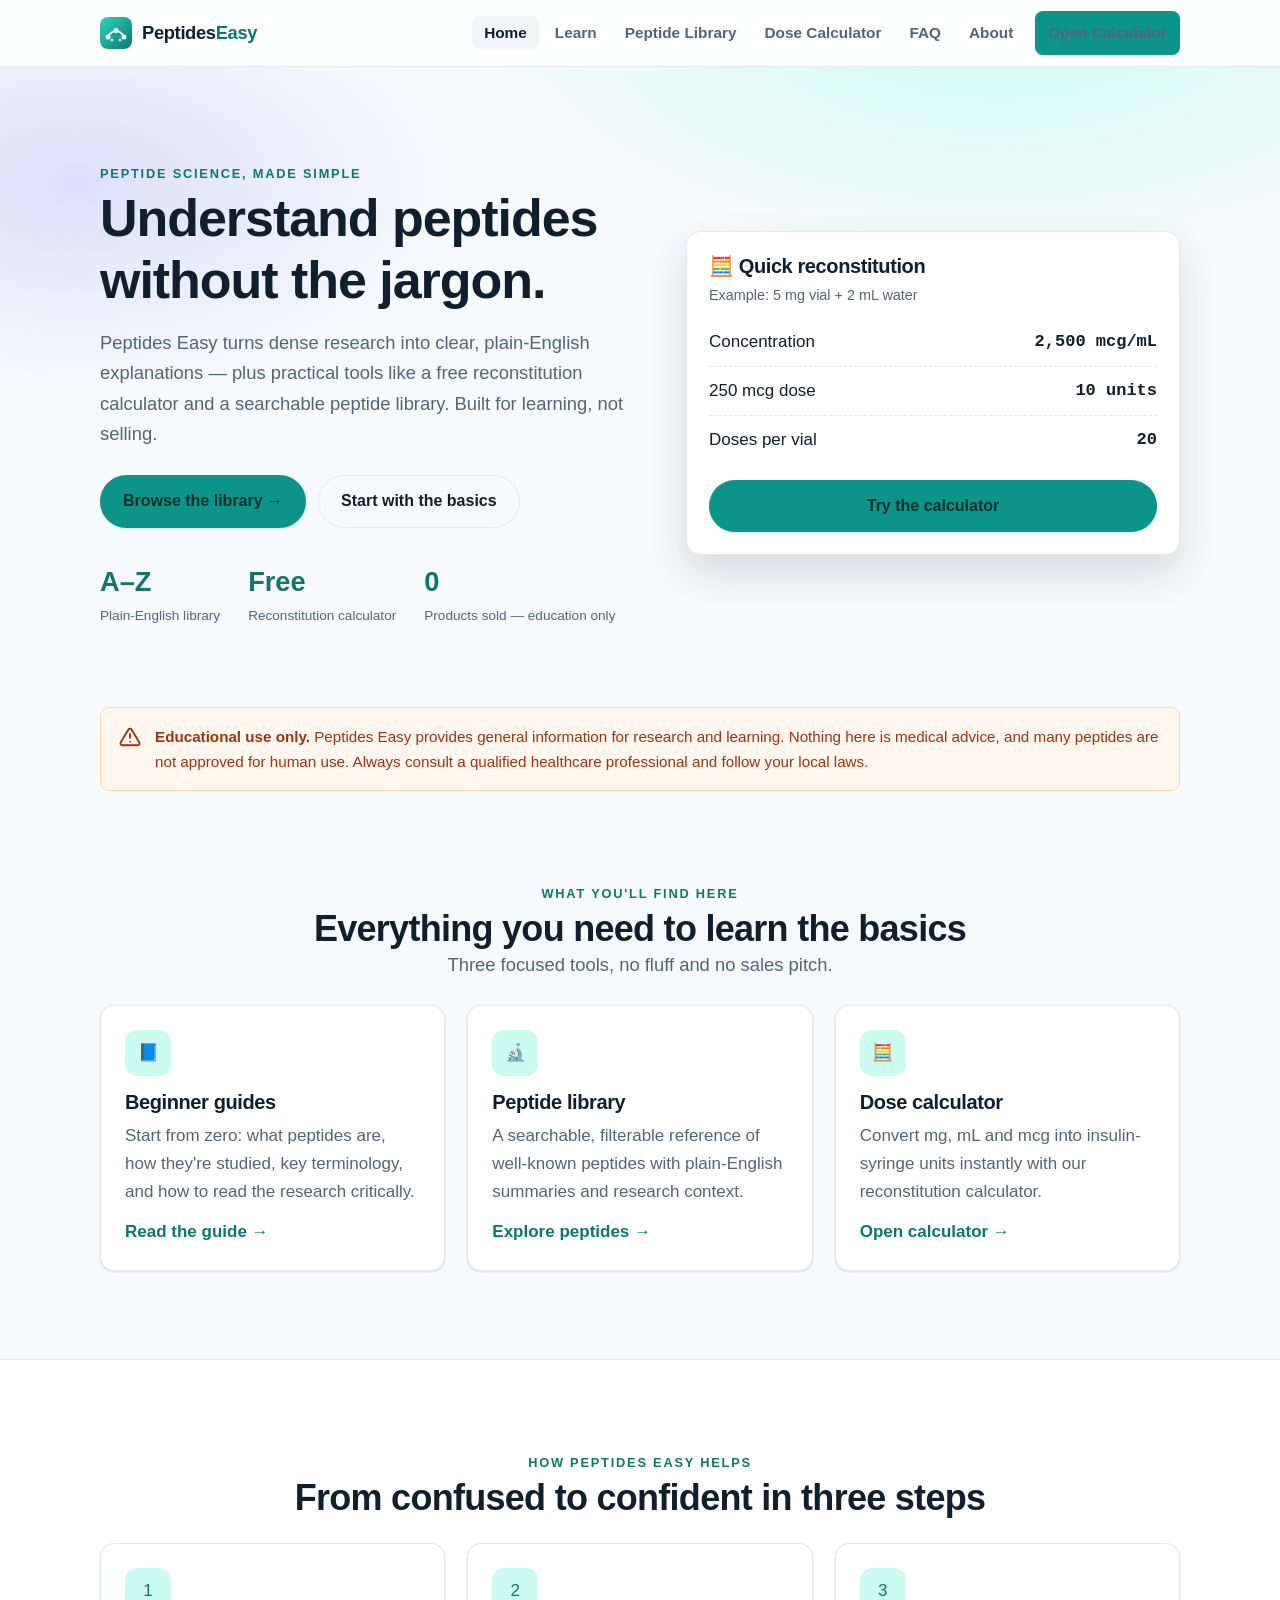
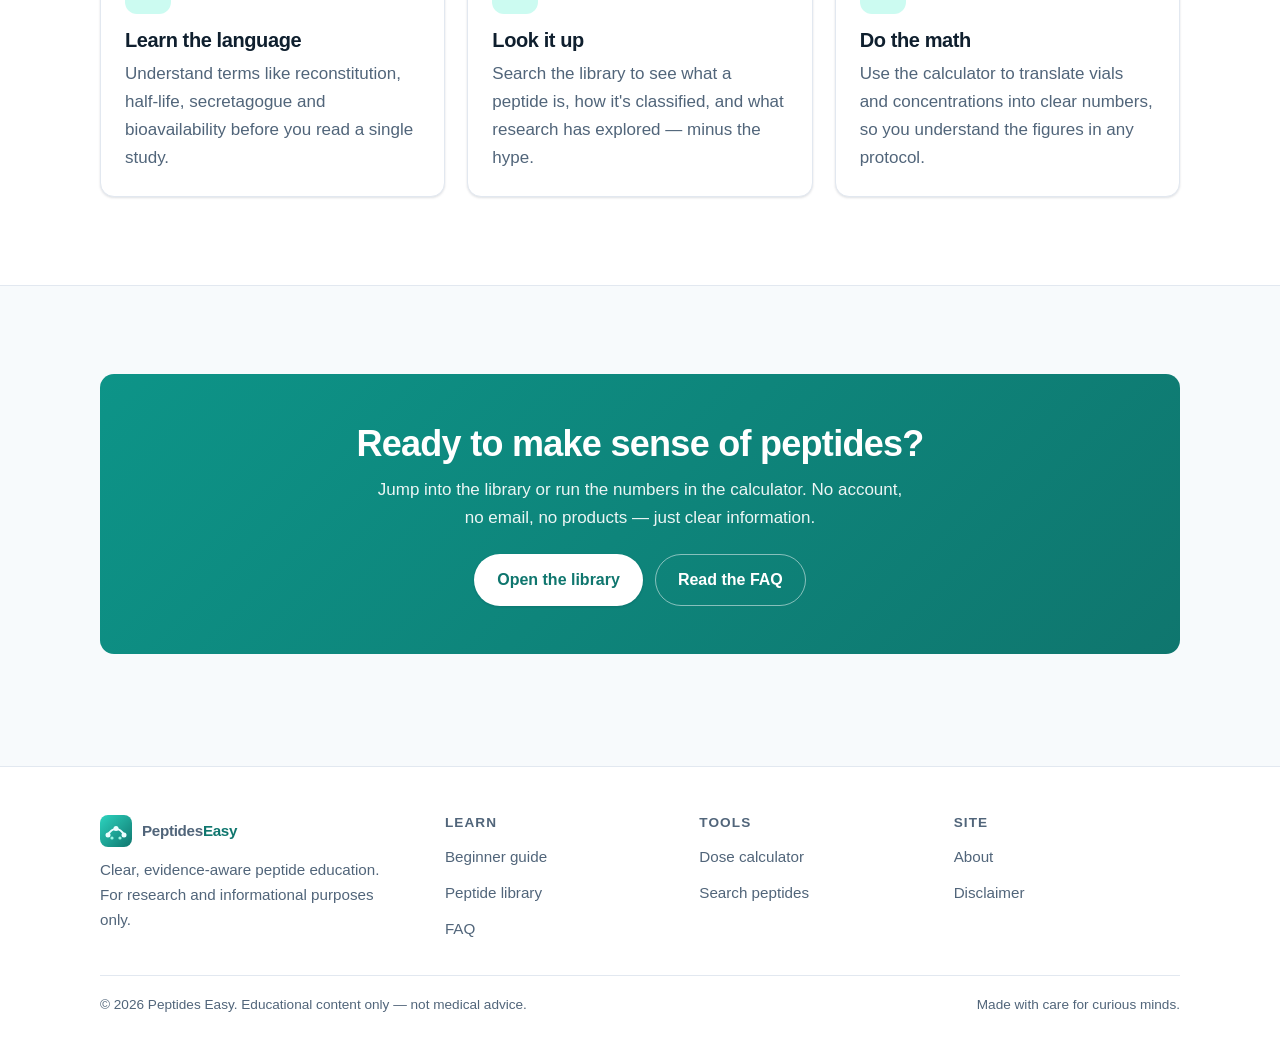
==== index.html @ 1e7f5a15 "Build Peptides Easy: modern educational peptide website New static site (HTML/CSS/vanilla JS, no bui" ====
<!DOCTYPE html>
<html lang="en">
<head>
<meta charset="utf-8">
<meta name="viewport" content="width=device-width, initial-scale=1">
<title>Peptides Easy — Clear, Evidence-Aware Peptide Education</title>
<meta name="description" content="Peptides Easy makes peptide science simple. Explore a plain-English peptide library, a free reconstitution & dosage calculator, beginner guides, and FAQs — all for educational and research purposes.">
<link rel="canonical" href="https://peptides-easy.com/">
<meta name="theme-color" content="#0d9488">

<!-- Open Graph / Twitter -->
<meta property="og:type" content="website">
<meta property="og:site_name" content="Peptides Easy">
<meta property="og:title" content="Peptides Easy — Clear, Evidence-Aware Peptide Education">
<meta property="og:description" content="Plain-English peptide library, a free reconstitution calculator, and beginner-friendly guides. For educational and research purposes.">
<meta property="og:url" content="https://peptides-easy.com/">
<meta property="og:image" content="https://peptides-easy.com/assets/img/logo.svg">
<meta name="twitter:card" content="summary">
<meta name="twitter:title" content="Peptides Easy — Clear, Evidence-Aware Peptide Education">
<meta name="twitter:description" content="Plain-English peptide library, a free reconstitution calculator, and beginner-friendly guides.">

<link rel="icon" href="assets/img/logo.svg" type="image/svg+xml">
<link rel="apple-touch-icon" href="assets/img/logo.svg">
<link rel="manifest" href="site.webmanifest">
<link rel="preload" href="assets/css/styles.css" as="style">
<link rel="stylesheet" href="assets/css/styles.css">

<script type="application/ld+json">
{
  "@context": "https://schema.org",
  "@graph": [
    {
      "@type": "Organization",
      "@id": "https://peptides-easy.com/#org",
      "name": "Peptides Easy",
      "url": "https://peptides-easy.com/",
      "logo": "https://peptides-easy.com/assets/img/logo.svg",
      "description": "Educational resource simplifying peptide science for students, researchers and curious learners."
    },
    {
      "@type": "WebSite",
      "@id": "https://peptides-easy.com/#website",
      "url": "https://peptides-easy.com/",
      "name": "Peptides Easy",
      "publisher": { "@id": "https://peptides-easy.com/#org" },
      "inLanguage": "en"
    }
  ]
}
</script>
<script src="assets/js/site.js" defer></script>
</head>
<body>
<a class="skip-link" href="#main">Skip to content</a>

<!--#HEADER-->
<header class="site-header">
  <div class="container nav">
    <a class="brand" href="index.html">
      <img class="logo" src="assets/img/logo.svg" alt="" width="32" height="32">
      <span>Peptides<b>Easy</b></span>
    </a>
    <button class="nav-toggle" aria-expanded="false" aria-controls="nav-links" aria-label="Toggle menu">
      <svg width="22" height="22" viewBox="0 0 24 24" fill="none" stroke="currentColor" stroke-width="2" stroke-linecap="round"><path d="M3 6h18M3 12h18M3 18h18"/></svg>
    </button>
    <ul class="nav-links" id="nav-links">
      <li><a href="index.html" aria-current="page">Home</a></li>
      <li><a href="learn.html">Learn</a></li>
      <li><a href="library.html">Peptide Library</a></li>
      <li><a href="calculator.html">Dose Calculator</a></li>
      <li><a href="faq.html">FAQ</a></li>
      <li><a href="about.html">About</a></li>
      <li class="nav-cta"><a class="btn btn--primary" href="calculator.html">Open Calculator</a></li>
    </ul>
  </div>
</header>
<!--/#HEADER-->

<main id="main">

  <!-- Hero -->
  <section class="hero">
    <div class="container hero__inner">
      <div>
        <span class="eyebrow">Peptide science, made simple</span>
        <h1>Understand peptides without the jargon.</h1>
        <p class="lead">Peptides Easy turns dense research into clear, plain-English explanations — plus practical tools like a free reconstitution calculator and a searchable peptide library. Built for learning, not selling.</p>
        <div class="hero__cta">
          <a class="btn btn--primary" href="library.html">Browse the library →</a>
          <a class="btn btn--ghost" href="learn.html">Start with the basics</a>
        </div>
        <div class="hero__stats">
          <div><div class="num">A–Z</div><div class="lbl">Plain-English library</div></div>
          <div><div class="num">Free</div><div class="lbl">Reconstitution calculator</div></div>
          <div><div class="num">0</div><div class="lbl">Products sold — education only</div></div>
        </div>
      </div>
      <aside class="hero-card" aria-label="Reconstitution example">
        <h3>🧮 Quick reconstitution</h3>
        <p class="alias" style="color:var(--muted);font-size:.9rem;margin-bottom:10px">Example: 5&nbsp;mg vial + 2&nbsp;mL water</p>
        <div class="mini-row"><span>Concentration</span><span>2,500 mcg/mL</span></div>
        <div class="mini-row"><span>250 mcg dose</span><span>10 units</span></div>
        <div class="mini-row"><span>Doses per vial</span><span>20</span></div>
        <a class="btn btn--primary btn--block" href="calculator.html" style="margin-top:16px">Try the calculator</a>
      </aside>
    </div>
  </section>

  <!-- Disclaimer band -->
  <div class="container" style="margin-top:-12px">
    <div class="callout" role="note">
      <svg width="22" height="22" viewBox="0 0 24 24" fill="none" stroke="currentColor" stroke-width="2"><path d="M12 9v4m0 4h.01M10.3 3.86 1.82 18a2 2 0 0 0 1.71 3h16.94a2 2 0 0 0 1.71-3L13.7 3.86a2 2 0 0 0-3.42 0z" stroke-linecap="round" stroke-linejoin="round"/></svg>
      <span><strong>Educational use only.</strong> Peptides Easy provides general information for research and learning. Nothing here is medical advice, and many peptides are not approved for human use. Always consult a qualified healthcare professional and follow your local laws.</span>
    </div>
  </div>

  <!-- Feature cards -->
  <section class="section">
    <div class="container">
      <div class="center mb-2">
        <span class="eyebrow">What you'll find here</span>
        <h2>Everything you need to learn the basics</h2>
        <p class="lead">Three focused tools, no fluff and no sales pitch.</p>
      </div>
      <div class="grid grid--3">
        <a class="card card--link" href="learn.html">
          <div class="icon" aria-hidden="true">📘</div>
          <h3>Beginner guides</h3>
          <p>Start from zero: what peptides are, how they're studied, key terminology, and how to read the research critically.</p>
          <span class="more">Read the guide →</span>
        </a>
        <a class="card card--link" href="library.html">
          <div class="icon" aria-hidden="true">🔬</div>
          <h3>Peptide library</h3>
          <p>A searchable, filterable reference of well-known peptides with plain-English summaries and research context.</p>
          <span class="more">Explore peptides →</span>
        </a>
        <a class="card card--link" href="calculator.html">
          <div class="icon" aria-hidden="true">🧮</div>
          <h3>Dose calculator</h3>
          <p>Convert mg, mL and mcg into insulin-syringe units instantly with our reconstitution calculator.</p>
          <span class="more">Open calculator →</span>
        </a>
      </div>
    </div>
  </section>

  <!-- How it works -->
  <section class="section band">
    <div class="container">
      <div class="center mb-2">
        <span class="eyebrow">How peptides easy helps</span>
        <h2>From confused to confident in three steps</h2>
      </div>
      <div class="grid grid--3">
        <div class="card">
          <div class="icon" aria-hidden="true">1</div>
          <h3>Learn the language</h3>
          <p>Understand terms like reconstitution, half-life, secretagogue and bioavailability before you read a single study.</p>
        </div>
        <div class="card">
          <div class="icon" aria-hidden="true">2</div>
          <h3>Look it up</h3>
          <p>Search the library to see what a peptide is, how it's classified, and what research has explored — minus the hype.</p>
        </div>
        <div class="card">
          <div class="icon" aria-hidden="true">3</div>
          <h3>Do the math</h3>
          <p>Use the calculator to translate vials and concentrations into clear numbers, so you understand the figures in any protocol.</p>
        </div>
      </div>
    </div>
  </section>

  <!-- CTA -->
  <section class="section">
    <div class="container">
      <div class="cta-band">
        <h2>Ready to make sense of peptides?</h2>
        <p>Jump into the library or run the numbers in the calculator. No account, no email, no products — just clear information.</p>
        <div class="hero__cta" style="justify-content:center">
          <a class="btn btn--primary" href="library.html">Open the library</a>
          <a class="btn btn--ghost" href="faq.html" style="color:#fff;border-color:rgba(255,255,255,.5)">Read the FAQ</a>
        </div>
      </div>
    </div>
  </section>

</main>

<!--#FOOTER-->
<footer class="site-footer">
  <div class="container">
    <div class="footer-grid">
      <div>
        <a class="brand" href="index.html" style="margin-bottom:10px">
          <img class="logo" src="assets/img/logo.svg" alt="" width="32" height="32">
          <span>Peptides<b>Easy</b></span>
        </a>
        <p>Clear, evidence-aware peptide education. For research and informational purposes only.</p>
      </div>
      <div>
        <h4>Learn</h4>
        <ul>
          <li><a href="learn.html">Beginner guide</a></li>
          <li><a href="library.html">Peptide library</a></li>
          <li><a href="faq.html">FAQ</a></li>
        </ul>
      </div>
      <div>
        <h4>Tools</h4>
        <ul>
          <li><a href="calculator.html">Dose calculator</a></li>
          <li><a href="library.html">Search peptides</a></li>
        </ul>
      </div>
      <div>
        <h4>Site</h4>
        <ul>
          <li><a href="about.html">About</a></li>
          <li><a href="about.html#disclaimer">Disclaimer</a></li>
        </ul>
      </div>
    </div>
    <div class="footer-bottom">
      <span>© <span data-year>2026</span> Peptides Easy. Educational content only — not medical advice.</span>
      <span>Made with care for curious minds.</span>
    </div>
  </div>
</footer>
<!--/#FOOTER-->
</body>
</html>
---- assets/css/styles.css ----
/* =========================================================
   Peptides Easy — Design System
   Plain CSS, no build step. Optimised for performance + a11y.
   ========================================================= */

/* ---------- Design tokens ---------- */
:root {
  --bg: #f7fafc;
  --surface: #ffffff;
  --surface-2: #f1f5f9;
  --text: #0f1f2e;
  --muted: #51657a;
  --border: #e2e8f0;

  --primary: #0d9488;       /* teal 600 */
  --primary-dark: #0f766e;  /* teal 700 */
  --primary-soft: #ccfbf1;  /* teal 100 */
  --accent: #6366f1;        /* indigo 500 */
  --warn-bg: #fff7ed;
  --warn-border: #fed7aa;
  --warn-text: #9a3412;

  --radius: 14px;
  --radius-sm: 9px;
  --shadow-sm: 0 1px 2px rgba(15, 31, 46, .06), 0 1px 3px rgba(15, 31, 46, .08);
  --shadow-md: 0 6px 18px rgba(15, 31, 46, .08);
  --shadow-lg: 0 18px 40px rgba(15, 31, 46, .14);

  --maxw: 1120px;
  --font: -apple-system, BlinkMacSystemFont, "Segoe UI", Roboto, Helvetica,
          Arial, "Apple Color Emoji", "Segoe UI Emoji", sans-serif;
  --font-mono: ui-monospace, SFMono-Regular, "SF Mono", Menlo, Consolas, monospace;
}

@media (prefers-color-scheme: dark) {
  :root {
    --bg: #0b1220;
    --surface: #111c2e;
    --surface-2: #16243a;
    --text: #e6eef7;
    --muted: #9fb3c8;
    --border: #233650;
    --primary: #2dd4bf;
    --primary-dark: #14b8a6;
    --primary-soft: #134e4a;
    --warn-bg: #2a1c0f;
    --warn-border: #7c3a13;
    --warn-text: #fcd9b6;
    --shadow-sm: 0 1px 2px rgba(0,0,0,.4);
    --shadow-md: 0 6px 18px rgba(0,0,0,.45);
    --shadow-lg: 0 18px 40px rgba(0,0,0,.55);
  }
}

/* ---------- Reset ---------- */
*, *::before, *::after { box-sizing: border-box; }
* { margin: 0; }
html { scroll-behavior: smooth; -webkit-text-size-adjust: 100%; }
@media (prefers-reduced-motion: reduce) {
  html { scroll-behavior: auto; }
  * { animation: none !important; transition: none !important; }
}

body {
  font-family: var(--font);
  color: var(--text);
  background: var(--bg);
  line-height: 1.65;
  font-size: 17px;
  -webkit-font-smoothing: antialiased;
  text-rendering: optimizeLegibility;
}

img, svg { max-width: 100%; display: block; }
a { color: var(--primary-dark); text-decoration: none; }
a:hover { text-decoration: underline; }

h1, h2, h3, h4 { line-height: 1.2; font-weight: 700; letter-spacing: -.02em; }
h1 { font-size: clamp(2rem, 5vw, 3.25rem); }
h2 { font-size: clamp(1.5rem, 3.5vw, 2.25rem); }
h3 { font-size: 1.25rem; }

:focus-visible {
  outline: 3px solid var(--accent);
  outline-offset: 2px;
  border-radius: 4px;
}

/* ---------- Layout ---------- */
.container { width: 100%; max-width: var(--maxw); margin-inline: auto; padding-inline: 20px; }
.section { padding-block: clamp(48px, 8vw, 88px); }
.section--tight { padding-block: clamp(32px, 5vw, 56px); }
.center { text-align: center; }
.eyebrow {
  text-transform: uppercase; letter-spacing: .14em; font-size: .8rem;
  font-weight: 700; color: var(--primary-dark);
}
.lead { font-size: 1.15rem; color: var(--muted); max-width: 60ch; }
.center .lead { margin-inline: auto; }
.grid { display: grid; gap: 22px; }
.grid--2 { grid-template-columns: repeat(2, 1fr); }
.grid--3 { grid-template-columns: repeat(3, 1fr); }
.grid--4 { grid-template-columns: repeat(4, 1fr); }
@media (max-width: 880px) { .grid--3, .grid--4 { grid-template-columns: repeat(2, 1fr); } }
@media (max-width: 560px) { .grid--2, .grid--3, .grid--4 { grid-template-columns: 1fr; } }

.skip-link {
  position: absolute; left: -999px; top: 0; z-index: 200;
  background: var(--primary-dark); color: #fff; padding: 10px 16px; border-radius: 0 0 8px 0;
}
.skip-link:focus { left: 0; }

/* ---------- Buttons ---------- */
.btn {
  display: inline-flex; align-items: center; gap: .5em;
  font-weight: 600; font-size: 1rem; cursor: pointer;
  padding: 12px 22px; border-radius: 999px; border: 1px solid transparent;
  transition: transform .12s ease, box-shadow .2s ease, background .2s ease;
  text-decoration: none; white-space: nowrap;
}
.btn:hover { text-decoration: none; transform: translateY(-1px); }
.btn:active { transform: translateY(0); }
.btn--primary { background: var(--primary); color: #042f2c; box-shadow: var(--shadow-sm); }
.btn--primary:hover { background: var(--primary-dark); color: #fff; box-shadow: var(--shadow-md); }
.btn--ghost { background: transparent; color: var(--text); border-color: var(--border); }
.btn--ghost:hover { background: var(--surface-2); }
.btn--block { width: 100%; justify-content: center; }

/* ---------- Header / Nav ---------- */
.site-header {
  position: sticky; top: 0; z-index: 100;
  background: color-mix(in srgb, var(--surface) 88%, transparent);
  backdrop-filter: saturate(160%) blur(10px);
  border-bottom: 1px solid var(--border);
}
.nav { display: flex; align-items: center; justify-content: space-between; height: 66px; gap: 16px; }
.brand { display: inline-flex; align-items: center; gap: 10px; font-weight: 800; letter-spacing: -.02em; font-size: 1.15rem; color: var(--text); }
.brand:hover { text-decoration: none; }
.brand .logo { width: 32px; height: 32px; }
.brand b { color: var(--primary-dark); }
.nav-links { display: flex; align-items: center; gap: 4px; list-style: none; padding: 0; }
.nav-links a {
  color: var(--muted); font-weight: 600; font-size: .96rem;
  padding: 8px 12px; border-radius: 8px;
}
.nav-links a:hover, .nav-links a[aria-current="page"] { color: var(--text); background: var(--surface-2); text-decoration: none; }
.nav-cta { margin-left: 6px; }
.nav-toggle {
  display: none; background: transparent; border: 1px solid var(--border);
  border-radius: 9px; width: 42px; height: 42px; cursor: pointer; color: var(--text);
}
.nav-toggle svg { margin-inline: auto; }

@media (max-width: 860px) {
  .nav-toggle { display: inline-flex; align-items: center; }
  .nav-links {
    position: absolute; inset: 66px 0 auto 0; flex-direction: column; align-items: stretch;
    gap: 2px; background: var(--surface); border-bottom: 1px solid var(--border);
    padding: 12px 16px 18px; box-shadow: var(--shadow-md);
    transform: translateY(-8px); opacity: 0; pointer-events: none; transition: .18s ease;
  }
  .nav-links.open { transform: none; opacity: 1; pointer-events: auto; }
  .nav-links a { padding: 12px; font-size: 1.05rem; }
  .nav-cta { margin: 6px 0 0; }
}

/* ---------- Hero ---------- */
.hero {
  position: relative; overflow: hidden;
  background:
    radial-gradient(900px 420px at 78% -8%, var(--primary-soft), transparent 60%),
    radial-gradient(700px 380px at 6% 18%, color-mix(in srgb, var(--accent) 18%, transparent), transparent 55%);
}
.hero__inner { display: grid; grid-template-columns: 1.05fr .95fr; gap: 40px; align-items: center; padding-block: clamp(48px, 8vw, 92px); }
@media (max-width: 900px) { .hero__inner { grid-template-columns: 1fr; } }
.hero h1 { margin-bottom: 16px; }
.hero p.lead { margin-bottom: 26px; }
.hero__cta { display: flex; flex-wrap: wrap; gap: 12px; }
.hero__stats { display: flex; gap: 28px; margin-top: 32px; flex-wrap: wrap; }
.hero__stats .num { font-size: 1.7rem; font-weight: 800; color: var(--primary-dark); }
.hero__stats .lbl { font-size: .85rem; color: var(--muted); }

.hero-card {
  background: var(--surface); border: 1px solid var(--border); border-radius: var(--radius);
  box-shadow: var(--shadow-lg); padding: 22px;
}
.hero-card h3 { display: flex; align-items: center; gap: 8px; margin-bottom: 6px; }
.hero-card .mini-row { display: flex; justify-content: space-between; padding: 10px 0; border-top: 1px dashed var(--border); }
.hero-card .mini-row:first-of-type { border-top: 0; }
.hero-card .mini-row span:last-child { font-weight: 700; font-family: var(--font-mono); }

/* ---------- Cards ---------- */
.card {
  background: var(--surface); border: 1px solid var(--border); border-radius: var(--radius);
  padding: 24px; box-shadow: var(--shadow-sm);
  transition: transform .15s ease, box-shadow .2s ease, border-color .2s ease;
}
.card--link:hover { transform: translateY(-3px); box-shadow: var(--shadow-md); border-color: color-mix(in srgb, var(--primary) 45%, var(--border)); text-decoration: none; }
.card .icon {
  width: 46px; height: 46px; border-radius: 12px; display: grid; place-items: center;
  background: var(--primary-soft); color: var(--primary-dark); margin-bottom: 14px;
}
.card h3 { margin-bottom: 8px; color: var(--text); }
.card p { color: var(--muted); }
.card .more { display: inline-block; margin-top: 12px; font-weight: 600; color: var(--primary-dark); }

/* ---------- Badges / pills ---------- */
.badge {
  display: inline-flex; align-items: center; gap: 6px;
  font-size: .76rem; font-weight: 700; letter-spacing: .02em;
  padding: 4px 10px; border-radius: 999px;
  background: var(--surface-2); color: var(--muted); border: 1px solid var(--border);
}
.badge--cat { background: var(--primary-soft); color: var(--primary-dark); border-color: transparent; }

/* ---------- Disclaimer / callout ---------- */
.callout {
  display: flex; gap: 14px; align-items: flex-start;
  background: var(--warn-bg); border: 1px solid var(--warn-border); color: var(--warn-text);
  border-radius: var(--radius-sm); padding: 16px 18px; font-size: .95rem;
}
.callout svg { flex: 0 0 auto; margin-top: 2px; }
.callout strong { color: inherit; }

/* ---------- Library (peptides) ---------- */
.toolbar { display: flex; flex-wrap: wrap; gap: 12px; align-items: center; margin-bottom: 24px; }
.search {
  flex: 1 1 260px; display: flex; align-items: center; gap: 10px;
  background: var(--surface); border: 1px solid var(--border); border-radius: 999px; padding: 10px 16px;
  box-shadow: var(--shadow-sm);
}
.search input { border: 0; outline: 0; background: transparent; color: var(--text); font-size: 1rem; width: 100%; }
.filters { display: flex; flex-wrap: wrap; gap: 8px; }
.chip {
  font: inherit; font-size: .9rem; font-weight: 600; cursor: pointer;
  padding: 8px 14px; border-radius: 999px; border: 1px solid var(--border);
  background: var(--surface); color: var(--muted); transition: .15s ease;
}
.chip:hover { border-color: var(--primary); color: var(--text); }
.chip[aria-pressed="true"] { background: var(--primary); border-color: var(--primary); color: #042f2c; }

.pep-grid { display: grid; gap: 18px; grid-template-columns: repeat(auto-fill, minmax(260px, 1fr)); }
.pep {
  background: var(--surface); border: 1px solid var(--border); border-radius: var(--radius);
  padding: 20px; box-shadow: var(--shadow-sm); display: flex; flex-direction: column; gap: 10px;
}
.pep__head { display: flex; align-items: center; justify-content: space-between; gap: 8px; }
.pep h3 { font-size: 1.12rem; }
.pep .alias { color: var(--muted); font-size: .85rem; }
.pep p { color: var(--muted); font-size: .95rem; }
.pep__foot { margin-top: auto; display: flex; flex-wrap: wrap; gap: 6px; }
.empty { text-align: center; color: var(--muted); padding: 40px; grid-column: 1 / -1; }

/* ---------- Calculator ---------- */
.calc { display: grid; grid-template-columns: 1fr 1fr; gap: 28px; align-items: start; }
@media (max-width: 820px) { .calc { grid-template-columns: 1fr; } }
.field { margin-bottom: 18px; }
.field label { display: block; font-weight: 600; margin-bottom: 6px; font-size: .95rem; }
.field .hint { font-weight: 400; color: var(--muted); font-size: .85rem; }
.field input, .field select {
  width: 100%; font: inherit; padding: 12px 14px; border-radius: var(--radius-sm);
  border: 1px solid var(--border); background: var(--surface); color: var(--text);
}
.field input:focus, .field select:focus { border-color: var(--primary); outline: none; box-shadow: 0 0 0 3px var(--primary-soft); }
.result {
  background: var(--surface); border: 1px solid var(--border); border-radius: var(--radius);
  padding: 24px; box-shadow: var(--shadow-md); position: sticky; top: 86px;
}
.result__big { text-align: center; padding: 18px; border-radius: var(--radius-sm); background: var(--primary-soft); margin-bottom: 18px; }
.result__big .n { font-size: 2.6rem; font-weight: 800; color: var(--primary-dark); font-family: var(--font-mono); line-height: 1.1; }
.result__big .u { color: var(--primary-dark); font-weight: 600; }
.result__row { display: flex; justify-content: space-between; gap: 10px; padding: 12px 0; border-top: 1px solid var(--border); }
.result__row:first-of-type { border-top: 0; }
.result__row b { font-family: var(--font-mono); }
.syringe { margin: 14px 0 4px; }
.syringe svg { width: 100%; height: auto; }

/* ---------- Prose (articles) ---------- */
.prose { max-width: 72ch; }
.prose > * + * { margin-top: 1.1em; }
.prose h2 { margin-top: 1.6em; }
.prose h3 { margin-top: 1.3em; }
.prose ul, .prose ol { padding-left: 1.3em; }
.prose li + li { margin-top: .35em; }
.prose blockquote {
  border-left: 4px solid var(--primary); padding: 6px 18px; color: var(--muted);
  background: var(--surface-2); border-radius: 0 8px 8px 0;
}
.prose code { font-family: var(--font-mono); background: var(--surface-2); padding: 2px 6px; border-radius: 6px; font-size: .9em; }
.prose table { width: 100%; border-collapse: collapse; font-size: .95rem; }
.prose th, .prose td { text-align: left; padding: 10px 12px; border-bottom: 1px solid var(--border); }
.prose th { background: var(--surface-2); }

.guide-layout { display: grid; grid-template-columns: 240px 1fr; gap: 40px; align-items: start; }
@media (max-width: 820px) { .guide-layout { grid-template-columns: 1fr; } }
.toc--sticky { position: sticky; top: 86px; }
@media (max-width: 820px) { .toc--sticky { position: static; } }

/* table of contents */
.toc { background: var(--surface); border: 1px solid var(--border); border-radius: var(--radius); padding: 18px 22px; box-shadow: var(--shadow-sm); }
.toc strong { display: block; margin-bottom: 8px; font-size: .85rem; text-transform: uppercase; letter-spacing: .08em; color: var(--muted); }
.toc ol { margin: 0; padding-left: 1.2em; }
.toc a { color: var(--muted); }
.toc a:hover { color: var(--primary-dark); }

/* ---------- FAQ ---------- */
.faq { max-width: 760px; margin-inline: auto; }
.faq details {
  background: var(--surface); border: 1px solid var(--border); border-radius: var(--radius-sm);
  padding: 4px 20px; margin-bottom: 12px; box-shadow: var(--shadow-sm);
}
.faq summary { cursor: pointer; font-weight: 600; padding: 14px 0; list-style: none; display: flex; justify-content: space-between; align-items: center; gap: 12px; }
.faq summary::-webkit-details-marker { display: none; }
.faq summary::after { content: "+"; font-size: 1.5rem; color: var(--primary-dark); font-weight: 400; transition: transform .2s ease; }
.faq details[open] summary::after { transform: rotate(45deg); }
.faq details p { color: var(--muted); padding-bottom: 16px; }

/* ---------- Section helpers ---------- */
.band { background: var(--surface); border-block: 1px solid var(--border); }
.cta-band { background: linear-gradient(135deg, var(--primary), var(--primary-dark)); color: #fff; border-radius: var(--radius); padding: clamp(28px, 5vw, 48px); text-align: center; }
.cta-band h2, .cta-band p { color: #fff; }
.cta-band p { opacity: .92; max-width: 56ch; margin: 10px auto 22px; }
.cta-band .btn--primary { background: #fff; color: var(--primary-dark); }
.cta-band .btn--primary:hover { background: #ecfeff; color: var(--primary-dark); }

/* ---------- Footer ---------- */
.site-footer { background: var(--surface); border-top: 1px solid var(--border); padding-block: 48px 28px; margin-top: 24px; }
.footer-grid { display: grid; grid-template-columns: 1.4fr 1fr 1fr 1fr; gap: 28px; }
@media (max-width: 760px) { .footer-grid { grid-template-columns: 1fr 1fr; } }
.footer-grid h4 { font-size: .85rem; text-transform: uppercase; letter-spacing: .08em; color: var(--muted); margin-bottom: 12px; }
.footer-grid ul { list-style: none; padding: 0; display: grid; gap: 8px; }
.footer-grid a { color: var(--muted); font-size: .95rem; }
.footer-grid a:hover { color: var(--primary-dark); }
.footer-grid p { color: var(--muted); font-size: .95rem; max-width: 34ch; }
.footer-bottom { border-top: 1px solid var(--border); margin-top: 32px; padding-top: 18px; display: flex; flex-wrap: wrap; gap: 10px; justify-content: space-between; color: var(--muted); font-size: .85rem; }

/* ---------- Utilities ---------- */
.mt-0 { margin-top: 0; } .mt-1 { margin-top: 12px; } .mt-2 { margin-top: 24px; } .mt-3 { margin-top: 36px; }
.mb-2 { margin-bottom: 24px; }
.hidden { display: none !important; }
.sr-only { position: absolute; width: 1px; height: 1px; padding: 0; margin: -1px; overflow: hidden; clip: rect(0,0,0,0); border: 0; }
---- assets/css/styles.css ----
/* =========================================================
   Peptides Easy — Design System
   Plain CSS, no build step. Optimised for performance + a11y.
   ========================================================= */

/* ---------- Design tokens ---------- */
:root {
  --bg: #f7fafc;
  --surface: #ffffff;
  --surface-2: #f1f5f9;
  --text: #0f1f2e;
  --muted: #51657a;
  --border: #e2e8f0;

  --primary: #0d9488;       /* teal 600 */
  --primary-dark: #0f766e;  /* teal 700 */
  --primary-soft: #ccfbf1;  /* teal 100 */
  --accent: #6366f1;        /* indigo 500 */
  --warn-bg: #fff7ed;
  --warn-border: #fed7aa;
  --warn-text: #9a3412;

  --radius: 14px;
  --radius-sm: 9px;
  --shadow-sm: 0 1px 2px rgba(15, 31, 46, .06), 0 1px 3px rgba(15, 31, 46, .08);
  --shadow-md: 0 6px 18px rgba(15, 31, 46, .08);
  --shadow-lg: 0 18px 40px rgba(15, 31, 46, .14);

  --maxw: 1120px;
  --font: -apple-system, BlinkMacSystemFont, "Segoe UI", Roboto, Helvetica,
          Arial, "Apple Color Emoji", "Segoe UI Emoji", sans-serif;
  --font-mono: ui-monospace, SFMono-Regular, "SF Mono", Menlo, Consolas, monospace;
}

@media (prefers-color-scheme: dark) {
  :root {
    --bg: #0b1220;
    --surface: #111c2e;
    --surface-2: #16243a;
    --text: #e6eef7;
    --muted: #9fb3c8;
    --border: #233650;
    --primary: #2dd4bf;
    --primary-dark: #14b8a6;
    --primary-soft: #134e4a;
    --warn-bg: #2a1c0f;
    --warn-border: #7c3a13;
    --warn-text: #fcd9b6;
    --shadow-sm: 0 1px 2px rgba(0,0,0,.4);
    --shadow-md: 0 6px 18px rgba(0,0,0,.45);
    --shadow-lg: 0 18px 40px rgba(0,0,0,.55);
  }
}

/* ---------- Reset ---------- */
*, *::before, *::after { box-sizing: border-box; }
* { margin: 0; }
html { scroll-behavior: smooth; -webkit-text-size-adjust: 100%; }
@media (prefers-reduced-motion: reduce) {
  html { scroll-behavior: auto; }
  * { animation: none !important; transition: none !important; }
}

body {
  font-family: var(--font);
  color: var(--text);
  background: var(--bg);
  line-height: 1.65;
  font-size: 17px;
  -webkit-font-smoothing: antialiased;
  text-rendering: optimizeLegibility;
}

img, svg { max-width: 100%; display: block; }
a { color: var(--primary-dark); text-decoration: none; }
a:hover { text-decoration: underline; }

h1, h2, h3, h4 { line-height: 1.2; font-weight: 700; letter-spacing: -.02em; }
h1 { font-size: clamp(2rem, 5vw, 3.25rem); }
h2 { font-size: clamp(1.5rem, 3.5vw, 2.25rem); }
h3 { font-size: 1.25rem; }

:focus-visible {
  outline: 3px solid var(--accent);
  outline-offset: 2px;
  border-radius: 4px;
}

/* ---------- Layout ---------- */
.container { width: 100%; max-width: var(--maxw); margin-inline: auto; padding-inline: 20px; }
.section { padding-block: clamp(48px, 8vw, 88px); }
.section--tight { padding-block: clamp(32px, 5vw, 56px); }
.center { text-align: center; }
.eyebrow {
  text-transform: uppercase; letter-spacing: .14em; font-size: .8rem;
  font-weight: 700; color: var(--primary-dark);
}
.lead { font-size: 1.15rem; color: var(--muted); max-width: 60ch; }
.center .lead { margin-inline: auto; }
.grid { display: grid; gap: 22px; }
.grid--2 { grid-template-columns: repeat(2, 1fr); }
.grid--3 { grid-template-columns: repeat(3, 1fr); }
.grid--4 { grid-template-columns: repeat(4, 1fr); }
@media (max-width: 880px) { .grid--3, .grid--4 { grid-template-columns: repeat(2, 1fr); } }
@media (max-width: 560px) { .grid--2, .grid--3, .grid--4 { grid-template-columns: 1fr; } }

.skip-link {
  position: absolute; left: -999px; top: 0; z-index: 200;
  background: var(--primary-dark); color: #fff; padding: 10px 16px; border-radius: 0 0 8px 0;
}
.skip-link:focus { left: 0; }

/* ---------- Buttons ---------- */
.btn {
  display: inline-flex; align-items: center; gap: .5em;
  font-weight: 600; font-size: 1rem; cursor: pointer;
  padding: 12px 22px; border-radius: 999px; border: 1px solid transparent;
  transition: transform .12s ease, box-shadow .2s ease, background .2s ease;
  text-decoration: none; white-space: nowrap;
}
.btn:hover { text-decoration: none; transform: translateY(-1px); }
.btn:active { transform: translateY(0); }
.btn--primary { background: var(--primary); color: #042f2c; box-shadow: var(--shadow-sm); }
.btn--primary:hover { background: var(--primary-dark); color: #fff; box-shadow: var(--shadow-md); }
.btn--ghost { background: transparent; color: var(--text); border-color: var(--border); }
.btn--ghost:hover { background: var(--surface-2); }
.btn--block { width: 100%; justify-content: center; }

/* ---------- Header / Nav ---------- */
.site-header {
  position: sticky; top: 0; z-index: 100;
  background: color-mix(in srgb, var(--surface) 88%, transparent);
  backdrop-filter: saturate(160%) blur(10px);
  border-bottom: 1px solid var(--border);
}
.nav { display: flex; align-items: center; justify-content: space-between; height: 66px; gap: 16px; }
.brand { display: inline-flex; align-items: center; gap: 10px; font-weight: 800; letter-spacing: -.02em; font-size: 1.15rem; color: var(--text); }
.brand:hover { text-decoration: none; }
.brand .logo { width: 32px; height: 32px; }
.brand b { color: var(--primary-dark); }
.nav-links { display: flex; align-items: center; gap: 4px; list-style: none; padding: 0; }
.nav-links a {
  color: var(--muted); font-weight: 600; font-size: .96rem;
  padding: 8px 12px; border-radius: 8px;
}
.nav-links a:hover, .nav-links a[aria-current="page"] { color: var(--text); background: var(--surface-2); text-decoration: none; }
.nav-cta { margin-left: 6px; }
.nav-toggle {
  display: none; background: transparent; border: 1px solid var(--border);
  border-radius: 9px; width: 42px; height: 42px; cursor: pointer; color: var(--text);
}
.nav-toggle svg { margin-inline: auto; }

@media (max-width: 860px) {
  .nav-toggle { display: inline-flex; align-items: center; }
  .nav-links {
    position: absolute; inset: 66px 0 auto 0; flex-direction: column; align-items: stretch;
    gap: 2px; background: var(--surface); border-bottom: 1px solid var(--border);
    padding: 12px 16px 18px; box-shadow: var(--shadow-md);
    transform: translateY(-8px); opacity: 0; pointer-events: none; transition: .18s ease;
  }
  .nav-links.open { transform: none; opacity: 1; pointer-events: auto; }
  .nav-links a { padding: 12px; font-size: 1.05rem; }
  .nav-cta { margin: 6px 0 0; }
}

/* ---------- Hero ---------- */
.hero {
  position: relative; overflow: hidden;
  background:
    radial-gradient(900px 420px at 78% -8%, var(--primary-soft), transparent 60%),
    radial-gradient(700px 380px at 6% 18%, color-mix(in srgb, var(--accent) 18%, transparent), transparent 55%);
}
.hero__inner { display: grid; grid-template-columns: 1.05fr .95fr; gap: 40px; align-items: center; padding-block: clamp(48px, 8vw, 92px); }
@media (max-width: 900px) { .hero__inner { grid-template-columns: 1fr; } }
.hero h1 { margin-bottom: 16px; }
.hero p.lead { margin-bottom: 26px; }
.hero__cta { display: flex; flex-wrap: wrap; gap: 12px; }
.hero__stats { display: flex; gap: 28px; margin-top: 32px; flex-wrap: wrap; }
.hero__stats .num { font-size: 1.7rem; font-weight: 800; color: var(--primary-dark); }
.hero__stats .lbl { font-size: .85rem; color: var(--muted); }

.hero-card {
  background: var(--surface); border: 1px solid var(--border); border-radius: var(--radius);
  box-shadow: var(--shadow-lg); padding: 22px;
}
.hero-card h3 { display: flex; align-items: center; gap: 8px; margin-bottom: 6px; }
.hero-card .mini-row { display: flex; justify-content: space-between; padding: 10px 0; border-top: 1px dashed var(--border); }
.hero-card .mini-row:first-of-type { border-top: 0; }
.hero-card .mini-row span:last-child { font-weight: 700; font-family: var(--font-mono); }

/* ---------- Cards ---------- */
.card {
  background: var(--surface); border: 1px solid var(--border); border-radius: var(--radius);
  padding: 24px; box-shadow: var(--shadow-sm);
  transition: transform .15s ease, box-shadow .2s ease, border-color .2s ease;
}
.card--link:hover { transform: translateY(-3px); box-shadow: var(--shadow-md); border-color: color-mix(in srgb, var(--primary) 45%, var(--border)); text-decoration: none; }
.card .icon {
  width: 46px; height: 46px; border-radius: 12px; display: grid; place-items: center;
  background: var(--primary-soft); color: var(--primary-dark); margin-bottom: 14px;
}
.card h3 { margin-bottom: 8px; color: var(--text); }
.card p { color: var(--muted); }
.card .more { display: inline-block; margin-top: 12px; font-weight: 600; color: var(--primary-dark); }

/* ---------- Badges / pills ---------- */
.badge {
  display: inline-flex; align-items: center; gap: 6px;
  font-size: .76rem; font-weight: 700; letter-spacing: .02em;
  padding: 4px 10px; border-radius: 999px;
  background: var(--surface-2); color: var(--muted); border: 1px solid var(--border);
}
.badge--cat { background: var(--primary-soft); color: var(--primary-dark); border-color: transparent; }

/* ---------- Disclaimer / callout ---------- */
.callout {
  display: flex; gap: 14px; align-items: flex-start;
  background: var(--warn-bg); border: 1px solid var(--warn-border); color: var(--warn-text);
  border-radius: var(--radius-sm); padding: 16px 18px; font-size: .95rem;
}
.callout svg { flex: 0 0 auto; margin-top: 2px; }
.callout strong { color: inherit; }

/* ---------- Library (peptides) ---------- */
.toolbar { display: flex; flex-wrap: wrap; gap: 12px; align-items: center; margin-bottom: 24px; }
.search {
  flex: 1 1 260px; display: flex; align-items: center; gap: 10px;
  background: var(--surface); border: 1px solid var(--border); border-radius: 999px; padding: 10px 16px;
  box-shadow: var(--shadow-sm);
}
.search input { border: 0; outline: 0; background: transparent; color: var(--text); font-size: 1rem; width: 100%; }
.filters { display: flex; flex-wrap: wrap; gap: 8px; }
.chip {
  font: inherit; font-size: .9rem; font-weight: 600; cursor: pointer;
  padding: 8px 14px; border-radius: 999px; border: 1px solid var(--border);
  background: var(--surface); color: var(--muted); transition: .15s ease;
}
.chip:hover { border-color: var(--primary); color: var(--text); }
.chip[aria-pressed="true"] { background: var(--primary); border-color: var(--primary); color: #042f2c; }

.pep-grid { display: grid; gap: 18px; grid-template-columns: repeat(auto-fill, minmax(260px, 1fr)); }
.pep {
  background: var(--surface); border: 1px solid var(--border); border-radius: var(--radius);
  padding: 20px; box-shadow: var(--shadow-sm); display: flex; flex-direction: column; gap: 10px;
}
.pep__head { display: flex; align-items: center; justify-content: space-between; gap: 8px; }
.pep h3 { font-size: 1.12rem; }
.pep .alias { color: var(--muted); font-size: .85rem; }
.pep p { color: var(--muted); font-size: .95rem; }
.pep__foot { margin-top: auto; display: flex; flex-wrap: wrap; gap: 6px; }
.empty { text-align: center; color: var(--muted); padding: 40px; grid-column: 1 / -1; }

/* ---------- Calculator ---------- */
.calc { display: grid; grid-template-columns: 1fr 1fr; gap: 28px; align-items: start; }
@media (max-width: 820px) { .calc { grid-template-columns: 1fr; } }
.field { margin-bottom: 18px; }
.field label { display: block; font-weight: 600; margin-bottom: 6px; font-size: .95rem; }
.field .hint { font-weight: 400; color: var(--muted); font-size: .85rem; }
.field input, .field select {
  width: 100%; font: inherit; padding: 12px 14px; border-radius: var(--radius-sm);
  border: 1px solid var(--border); background: var(--surface); color: var(--text);
}
.field input:focus, .field select:focus { border-color: var(--primary); outline: none; box-shadow: 0 0 0 3px var(--primary-soft); }
.result {
  background: var(--surface); border: 1px solid var(--border); border-radius: var(--radius);
  padding: 24px; box-shadow: var(--shadow-md); position: sticky; top: 86px;
}
.result__big { text-align: center; padding: 18px; border-radius: var(--radius-sm); background: var(--primary-soft); margin-bottom: 18px; }
.result__big .n { font-size: 2.6rem; font-weight: 800; color: var(--primary-dark); font-family: var(--font-mono); line-height: 1.1; }
.result__big .u { color: var(--primary-dark); font-weight: 600; }
.result__row { display: flex; justify-content: space-between; gap: 10px; padding: 12px 0; border-top: 1px solid var(--border); }
.result__row:first-of-type { border-top: 0; }
.result__row b { font-family: var(--font-mono); }
.syringe { margin: 14px 0 4px; }
.syringe svg { width: 100%; height: auto; }

/* ---------- Prose (articles) ---------- */
.prose { max-width: 72ch; }
.prose > * + * { margin-top: 1.1em; }
.prose h2 { margin-top: 1.6em; }
.prose h3 { margin-top: 1.3em; }
.prose ul, .prose ol { padding-left: 1.3em; }
.prose li + li { margin-top: .35em; }
.prose blockquote {
  border-left: 4px solid var(--primary); padding: 6px 18px; color: var(--muted);
  background: var(--surface-2); border-radius: 0 8px 8px 0;
}
.prose code { font-family: var(--font-mono); background: var(--surface-2); padding: 2px 6px; border-radius: 6px; font-size: .9em; }
.prose table { width: 100%; border-collapse: collapse; font-size: .95rem; }
.prose th, .prose td { text-align: left; padding: 10px 12px; border-bottom: 1px solid var(--border); }
.prose th { background: var(--surface-2); }

.guide-layout { display: grid; grid-template-columns: 240px 1fr; gap: 40px; align-items: start; }
@media (max-width: 820px) { .guide-layout { grid-template-columns: 1fr; } }
.toc--sticky { position: sticky; top: 86px; }
@media (max-width: 820px) { .toc--sticky { position: static; } }

/* table of contents */
.toc { background: var(--surface); border: 1px solid var(--border); border-radius: var(--radius); padding: 18px 22px; box-shadow: var(--shadow-sm); }
.toc strong { display: block; margin-bottom: 8px; font-size: .85rem; text-transform: uppercase; letter-spacing: .08em; color: var(--muted); }
.toc ol { margin: 0; padding-left: 1.2em; }
.toc a { color: var(--muted); }
.toc a:hover { color: var(--primary-dark); }

/* ---------- FAQ ---------- */
.faq { max-width: 760px; margin-inline: auto; }
.faq details {
  background: var(--surface); border: 1px solid var(--border); border-radius: var(--radius-sm);
  padding: 4px 20px; margin-bottom: 12px; box-shadow: var(--shadow-sm);
}
.faq summary { cursor: pointer; font-weight: 600; padding: 14px 0; list-style: none; display: flex; justify-content: space-between; align-items: center; gap: 12px; }
.faq summary::-webkit-details-marker { display: none; }
.faq summary::after { content: "+"; font-size: 1.5rem; color: var(--primary-dark); font-weight: 400; transition: transform .2s ease; }
.faq details[open] summary::after { transform: rotate(45deg); }
.faq details p { color: var(--muted); padding-bottom: 16px; }

/* ---------- Section helpers ---------- */
.band { background: var(--surface); border-block: 1px solid var(--border); }
.cta-band { background: linear-gradient(135deg, var(--primary), var(--primary-dark)); color: #fff; border-radius: var(--radius); padding: clamp(28px, 5vw, 48px); text-align: center; }
.cta-band h2, .cta-band p { color: #fff; }
.cta-band p { opacity: .92; max-width: 56ch; margin: 10px auto 22px; }
.cta-band .btn--primary { background: #fff; color: var(--primary-dark); }
.cta-band .btn--primary:hover { background: #ecfeff; color: var(--primary-dark); }

/* ---------- Footer ---------- */
.site-footer { background: var(--surface); border-top: 1px solid var(--border); padding-block: 48px 28px; margin-top: 24px; }
.footer-grid { display: grid; grid-template-columns: 1.4fr 1fr 1fr 1fr; gap: 28px; }
@media (max-width: 760px) { .footer-grid { grid-template-columns: 1fr 1fr; } }
.footer-grid h4 { font-size: .85rem; text-transform: uppercase; letter-spacing: .08em; color: var(--muted); margin-bottom: 12px; }
.footer-grid ul { list-style: none; padding: 0; display: grid; gap: 8px; }
.footer-grid a { color: var(--muted); font-size: .95rem; }
.footer-grid a:hover { color: var(--primary-dark); }
.footer-grid p { color: var(--muted); font-size: .95rem; max-width: 34ch; }
.footer-bottom { border-top: 1px solid var(--border); margin-top: 32px; padding-top: 18px; display: flex; flex-wrap: wrap; gap: 10px; justify-content: space-between; color: var(--muted); font-size: .85rem; }

/* ---------- Utilities ---------- */
.mt-0 { margin-top: 0; } .mt-1 { margin-top: 12px; } .mt-2 { margin-top: 24px; } .mt-3 { margin-top: 36px; }
.mb-2 { margin-bottom: 24px; }
.hidden { display: none !important; }
.sr-only { position: absolute; width: 1px; height: 1px; padding: 0; margin: -1px; overflow: hidden; clip: rect(0,0,0,0); border: 0; }
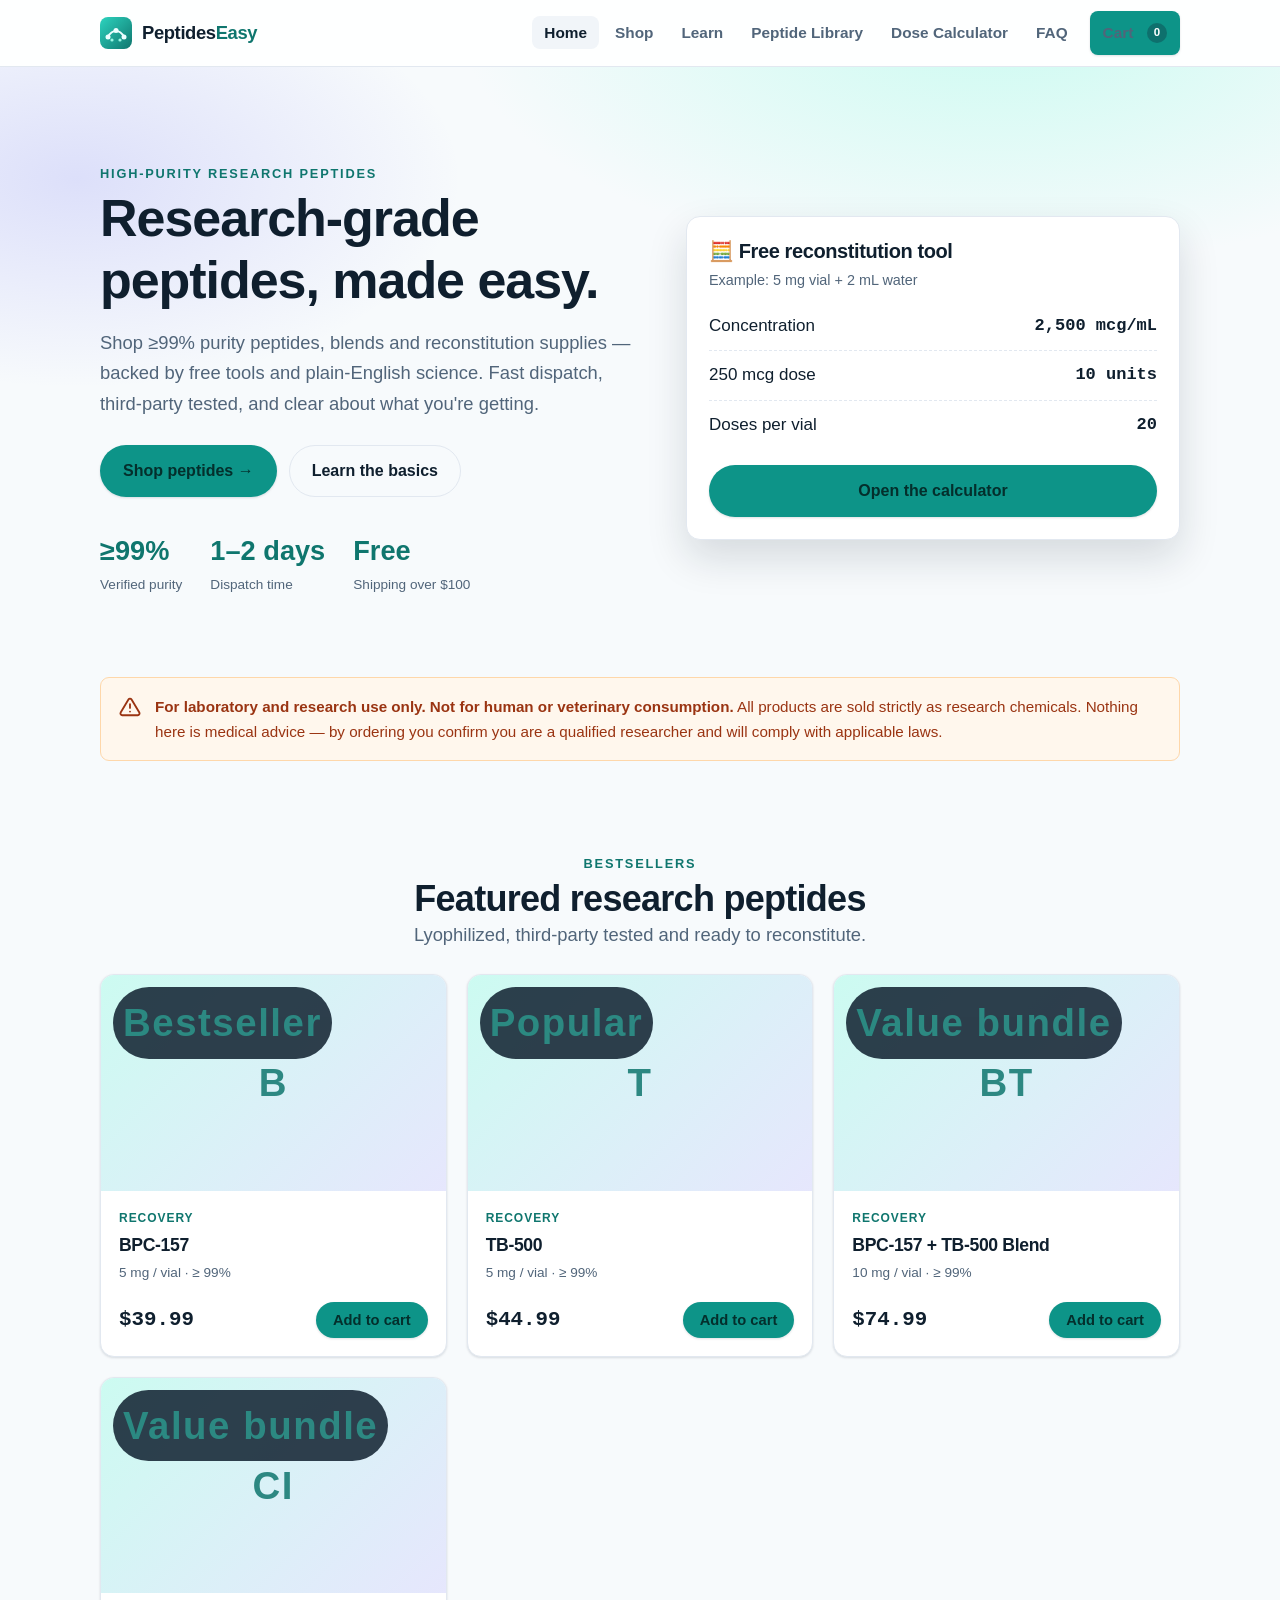
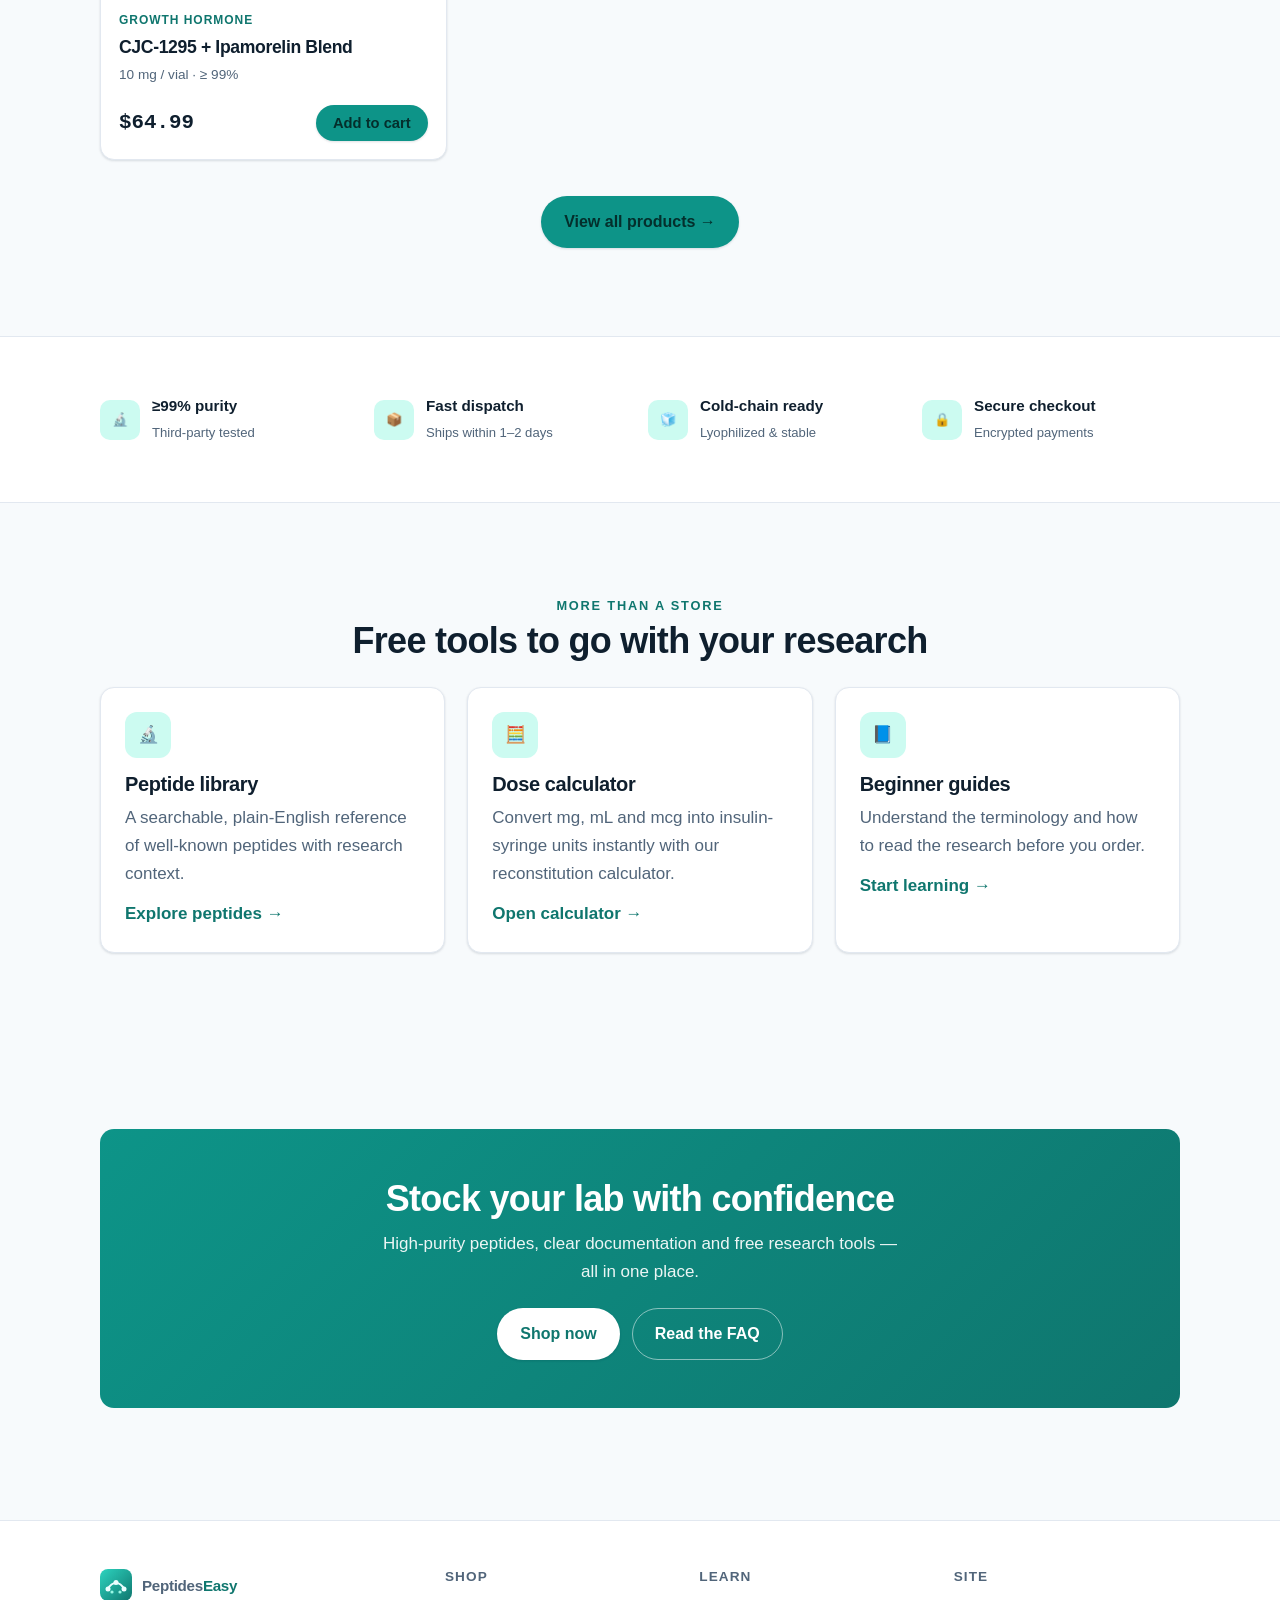
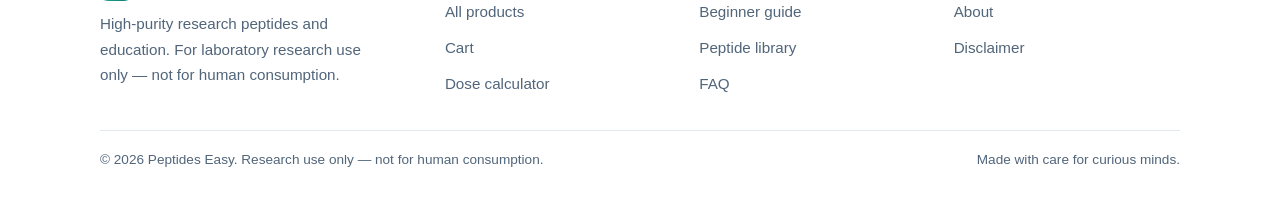
==== commit e0941c01: "Add commercial storefront: shop, cart, and product catalog - New shop.html with searchable/filterabl" ====
--- a/index.html
+++ b/index.html
@@ -3,21 +3,20 @@
 <head>
 <meta charset="utf-8">
 <meta name="viewport" content="width=device-width, initial-scale=1">
-<title>Peptides Easy — Clear, Evidence-Aware Peptide Education</title>
-<meta name="description" content="Peptides Easy makes peptide science simple. Explore a plain-English peptide library, a free reconstitution & dosage calculator, beginner guides, and FAQs — all for educational and research purposes.">
+<title>Peptides Easy — High-Purity Research Peptides &amp; Lab Supplies</title>
+<meta name="description" content="Shop high-purity (≥99%) research peptides and reconstitution supplies, plus free tools: a peptide library and dosage calculator. Fast dispatch. For laboratory research use only.">
 <link rel="canonical" href="https://peptides-easy.com/">
 <meta name="theme-color" content="#0d9488">
 
-<!-- Open Graph / Twitter -->
 <meta property="og:type" content="website">
 <meta property="og:site_name" content="Peptides Easy">
-<meta property="og:title" content="Peptides Easy — Clear, Evidence-Aware Peptide Education">
-<meta property="og:description" content="Plain-English peptide library, a free reconstitution calculator, and beginner-friendly guides. For educational and research purposes.">
+<meta property="og:title" content="Peptides Easy — High-Purity Research Peptides & Lab Supplies">
+<meta property="og:description" content="Shop high-purity research peptides and supplies, plus a free library and dosage calculator. For laboratory research use only.">
 <meta property="og:url" content="https://peptides-easy.com/">
 <meta property="og:image" content="https://peptides-easy.com/assets/img/logo.svg">
 <meta name="twitter:card" content="summary">
-<meta name="twitter:title" content="Peptides Easy — Clear, Evidence-Aware Peptide Education">
-<meta name="twitter:description" content="Plain-English peptide library, a free reconstitution calculator, and beginner-friendly guides.">
+<meta name="twitter:title" content="Peptides Easy — High-Purity Research Peptides">
+<meta name="twitter:description" content="Shop research peptides and supplies, plus a free library and dosage calculator.">
 
 <link rel="icon" href="assets/img/logo.svg" type="image/svg+xml">
 <link rel="apple-touch-icon" href="assets/img/logo.svg">
@@ -35,7 +34,7 @@
       "name": "Peptides Easy",
       "url": "https://peptides-easy.com/",
       "logo": "https://peptides-easy.com/assets/img/logo.svg",
-      "description": "Educational resource simplifying peptide science for students, researchers and curious learners."
+      "description": "Supplier of high-purity research peptides and laboratory supplies, with free educational tools. For research use only."
     },
     {
       "@type": "WebSite",
@@ -44,16 +43,24 @@
       "name": "Peptides Easy",
       "publisher": { "@id": "https://peptides-easy.com/#org" },
       "inLanguage": "en"
+    },
+    {
+      "@type": "Store",
+      "name": "Peptides Easy",
+      "url": "https://peptides-easy.com/shop.html",
+      "image": "https://peptides-easy.com/assets/img/logo.svg",
+      "priceRange": "$$"
     }
   ]
 }
 </script>
 <script src="assets/js/site.js" defer></script>
+<script src="assets/js/cart.js" defer></script>
+<script src="assets/js/featured.js" defer></script>
 </head>
 <body>
 <a class="skip-link" href="#main">Skip to content</a>
 
-<!--#HEADER-->
 <header class="site-header">
   <div class="container nav">
     <a class="brand" href="index.html">
@@ -65,16 +72,15 @@
     </button>
     <ul class="nav-links" id="nav-links">
       <li><a href="index.html" aria-current="page">Home</a></li>
+      <li><a href="shop.html">Shop</a></li>
       <li><a href="learn.html">Learn</a></li>
       <li><a href="library.html">Peptide Library</a></li>
       <li><a href="calculator.html">Dose Calculator</a></li>
       <li><a href="faq.html">FAQ</a></li>
-      <li><a href="about.html">About</a></li>
-      <li class="nav-cta"><a class="btn btn--primary" href="calculator.html">Open Calculator</a></li>
+      <li class="nav-cta"><a class="btn btn--primary cart-link" href="cart.html">Cart <span class="cart-count is-empty" data-cart-count>0</span></a></li>
     </ul>
   </div>
 </header>
-<!--/#HEADER-->
 
 <main id="main">
 
@@ -82,57 +88,79 @@
   <section class="hero">
     <div class="container hero__inner">
       <div>
-        <span class="eyebrow">Peptide science, made simple</span>
-        <h1>Understand peptides without the jargon.</h1>
-        <p class="lead">Peptides Easy turns dense research into clear, plain-English explanations — plus practical tools like a free reconstitution calculator and a searchable peptide library. Built for learning, not selling.</p>
+        <span class="eyebrow">High-purity research peptides</span>
+        <h1>Research-grade peptides, made easy.</h1>
+        <p class="lead">Shop ≥99% purity peptides, blends and reconstitution supplies — backed by free tools and plain-English science. Fast dispatch, third-party tested, and clear about what you're getting.</p>
         <div class="hero__cta">
-          <a class="btn btn--primary" href="library.html">Browse the library →</a>
-          <a class="btn btn--ghost" href="learn.html">Start with the basics</a>
+          <a class="btn btn--primary" href="shop.html">Shop peptides →</a>
+          <a class="btn btn--ghost" href="learn.html">Learn the basics</a>
         </div>
         <div class="hero__stats">
-          <div><div class="num">A–Z</div><div class="lbl">Plain-English library</div></div>
-          <div><div class="num">Free</div><div class="lbl">Reconstitution calculator</div></div>
-          <div><div class="num">0</div><div class="lbl">Products sold — education only</div></div>
+          <div><div class="num">≥99%</div><div class="lbl">Verified purity</div></div>
+          <div><div class="num">1–2 days</div><div class="lbl">Dispatch time</div></div>
+          <div><div class="num">Free</div><div class="lbl">Shipping over $100</div></div>
         </div>
       </div>
       <aside class="hero-card" aria-label="Reconstitution example">
-        <h3>🧮 Quick reconstitution</h3>
+        <h3>🧮 Free reconstitution tool</h3>
         <p class="alias" style="color:var(--muted);font-size:.9rem;margin-bottom:10px">Example: 5&nbsp;mg vial + 2&nbsp;mL water</p>
         <div class="mini-row"><span>Concentration</span><span>2,500 mcg/mL</span></div>
         <div class="mini-row"><span>250 mcg dose</span><span>10 units</span></div>
         <div class="mini-row"><span>Doses per vial</span><span>20</span></div>
-        <a class="btn btn--primary btn--block" href="calculator.html" style="margin-top:16px">Try the calculator</a>
+        <a class="btn btn--primary btn--block" href="calculator.html" style="margin-top:16px">Open the calculator</a>
       </aside>
     </div>
   </section>
 
-  <!-- Disclaimer band -->
+  <!-- Research-use disclaimer band -->
   <div class="container" style="margin-top:-12px">
     <div class="callout" role="note">
       <svg width="22" height="22" viewBox="0 0 24 24" fill="none" stroke="currentColor" stroke-width="2"><path d="M12 9v4m0 4h.01M10.3 3.86 1.82 18a2 2 0 0 0 1.71 3h16.94a2 2 0 0 0 1.71-3L13.7 3.86a2 2 0 0 0-3.42 0z" stroke-linecap="round" stroke-linejoin="round"/></svg>
-      <span><strong>Educational use only.</strong> Peptides Easy provides general information for research and learning. Nothing here is medical advice, and many peptides are not approved for human use. Always consult a qualified healthcare professional and follow your local laws.</span>
+      <span><strong>For laboratory and research use only. Not for human or veterinary consumption.</strong> All products are sold strictly as research chemicals. Nothing here is medical advice — by ordering you confirm you are a qualified researcher and will comply with applicable laws.</span>
     </div>
   </div>
 
-  <!-- Feature cards -->
+  <!-- Featured products -->
   <section class="section">
     <div class="container">
       <div class="center mb-2">
-        <span class="eyebrow">What you'll find here</span>
-        <h2>Everything you need to learn the basics</h2>
-        <p class="lead">Three focused tools, no fluff and no sales pitch.</p>
+        <span class="eyebrow">Bestsellers</span>
+        <h2>Featured research peptides</h2>
+        <p class="lead">Lyophilized, third-party tested and ready to reconstitute.</p>
+      </div>
+      <div class="shop-grid" id="featured-grid" aria-live="polite">
+        <p class="empty">Loading featured products…</p>
+      </div>
+      <div class="center mt-3">
+        <a class="btn btn--primary" href="shop.html">View all products →</a>
+      </div>
+    </div>
+  </section>
+
+  <!-- Trust band -->
+  <section class="section--tight band">
+    <div class="container">
+      <div class="trust">
+        <div class="trust__item"><span class="ic" aria-hidden="true">🔬</span><div><b>≥99% purity</b><span>Third-party tested</span></div></div>
+        <div class="trust__item"><span class="ic" aria-hidden="true">📦</span><div><b>Fast dispatch</b><span>Ships within 1–2 days</span></div></div>
+        <div class="trust__item"><span class="ic" aria-hidden="true">🧊</span><div><b>Cold-chain ready</b><span>Lyophilized &amp; stable</span></div></div>
+        <div class="trust__item"><span class="ic" aria-hidden="true">🔒</span><div><b>Secure checkout</b><span>Encrypted payments</span></div></div>
+      </div>
+    </div>
+  </section>
+
+  <!-- Tools / education cross-sell -->
+  <section class="section">
+    <div class="container">
+      <div class="center mb-2">
+        <span class="eyebrow">More than a store</span>
+        <h2>Free tools to go with your research</h2>
       </div>
       <div class="grid grid--3">
-        <a class="card card--link" href="learn.html">
-          <div class="icon" aria-hidden="true">📘</div>
-          <h3>Beginner guides</h3>
-          <p>Start from zero: what peptides are, how they're studied, key terminology, and how to read the research critically.</p>
-          <span class="more">Read the guide →</span>
-        </a>
         <a class="card card--link" href="library.html">
           <div class="icon" aria-hidden="true">🔬</div>
           <h3>Peptide library</h3>
-          <p>A searchable, filterable reference of well-known peptides with plain-English summaries and research context.</p>
+          <p>A searchable, plain-English reference of well-known peptides with research context.</p>
           <span class="more">Explore peptides →</span>
         </a>
         <a class="card card--link" href="calculator.html">
@@ -141,33 +169,12 @@
           <p>Convert mg, mL and mcg into insulin-syringe units instantly with our reconstitution calculator.</p>
           <span class="more">Open calculator →</span>
         </a>
-      </div>
-    </div>
-  </section>
-
-  <!-- How it works -->
-  <section class="section band">
-    <div class="container">
-      <div class="center mb-2">
-        <span class="eyebrow">How peptides easy helps</span>
-        <h2>From confused to confident in three steps</h2>
-      </div>
-      <div class="grid grid--3">
-        <div class="card">
-          <div class="icon" aria-hidden="true">1</div>
-          <h3>Learn the language</h3>
-          <p>Understand terms like reconstitution, half-life, secretagogue and bioavailability before you read a single study.</p>
-        </div>
-        <div class="card">
-          <div class="icon" aria-hidden="true">2</div>
-          <h3>Look it up</h3>
-          <p>Search the library to see what a peptide is, how it's classified, and what research has explored — minus the hype.</p>
-        </div>
-        <div class="card">
-          <div class="icon" aria-hidden="true">3</div>
-          <h3>Do the math</h3>
-          <p>Use the calculator to translate vials and concentrations into clear numbers, so you understand the figures in any protocol.</p>
-        </div>
+        <a class="card card--link" href="learn.html">
+          <div class="icon" aria-hidden="true">📘</div>
+          <h3>Beginner guides</h3>
+          <p>Understand the terminology and how to read the research before you order.</p>
+          <span class="more">Start learning →</span>
+        </a>
       </div>
     </div>
   </section>
@@ -176,10 +183,10 @@
   <section class="section">
     <div class="container">
       <div class="cta-band">
-        <h2>Ready to make sense of peptides?</h2>
-        <p>Jump into the library or run the numbers in the calculator. No account, no email, no products — just clear information.</p>
+        <h2>Stock your lab with confidence</h2>
+        <p>High-purity peptides, clear documentation and free research tools — all in one place.</p>
         <div class="hero__cta" style="justify-content:center">
-          <a class="btn btn--primary" href="library.html">Open the library</a>
+          <a class="btn btn--primary" href="shop.html">Shop now</a>
           <a class="btn btn--ghost" href="faq.html" style="color:#fff;border-color:rgba(255,255,255,.5)">Read the FAQ</a>
         </div>
       </div>
@@ -188,7 +195,6 @@
 
 </main>
 
-<!--#FOOTER-->
 <footer class="site-footer">
   <div class="container">
     <div class="footer-grid">
@@ -197,37 +203,17 @@
           <img class="logo" src="assets/img/logo.svg" alt="" width="32" height="32">
           <span>Peptides<b>Easy</b></span>
         </a>
-        <p>Clear, evidence-aware peptide education. For research and informational purposes only.</p>
-      </div>
-      <div>
-        <h4>Learn</h4>
-        <ul>
-          <li><a href="learn.html">Beginner guide</a></li>
-          <li><a href="library.html">Peptide library</a></li>
-          <li><a href="faq.html">FAQ</a></li>
-        </ul>
-      </div>
-      <div>
-        <h4>Tools</h4>
-        <ul>
-          <li><a href="calculator.html">Dose calculator</a></li>
-          <li><a href="library.html">Search peptides</a></li>
-        </ul>
-      </div>
-      <div>
-        <h4>Site</h4>
-        <ul>
-          <li><a href="about.html">About</a></li>
-          <li><a href="about.html#disclaimer">Disclaimer</a></li>
-        </ul>
-      </div>
+        <p>High-purity research peptides and education. For laboratory research use only — not for human consumption.</p>
+      </div>
+      <div><h4>Shop</h4><ul><li><a href="shop.html">All products</a></li><li><a href="cart.html">Cart</a></li><li><a href="calculator.html">Dose calculator</a></li></ul></div>
+      <div><h4>Learn</h4><ul><li><a href="learn.html">Beginner guide</a></li><li><a href="library.html">Peptide library</a></li><li><a href="faq.html">FAQ</a></li></ul></div>
+      <div><h4>Site</h4><ul><li><a href="about.html">About</a></li><li><a href="about.html#disclaimer">Disclaimer</a></li></ul></div>
     </div>
     <div class="footer-bottom">
-      <span>© <span data-year>2026</span> Peptides Easy. Educational content only — not medical advice.</span>
+      <span>© <span data-year>2026</span> Peptides Easy. Research use only — not for human consumption.</span>
       <span>Made with care for curious minds.</span>
     </div>
   </div>
 </footer>
-<!--/#FOOTER-->
 </body>
 </html>
--- a/assets/css/styles.css
+++ b/assets/css/styles.css
@@ -334,6 +334,88 @@
 .footer-grid p { color: var(--muted); font-size: .95rem; max-width: 34ch; }
 .footer-bottom { border-top: 1px solid var(--border); margin-top: 32px; padding-top: 18px; display: flex; flex-wrap: wrap; gap: 10px; justify-content: space-between; color: var(--muted); font-size: .85rem; }
 
+/* ---------- Cart badge in nav ---------- */
+.cart-link { position: relative; }
+.cart-count {
+  display: inline-grid; place-items: center; min-width: 20px; height: 20px; padding: 0 6px;
+  margin-left: 6px; border-radius: 999px; background: var(--accent); color: #fff;
+  font-size: .72rem; font-weight: 800; line-height: 1;
+}
+.cart-count.is-empty { background: color-mix(in srgb, var(--text) 30%, transparent); }
+
+/* ---------- Products (shop) ---------- */
+.shop-grid { display: grid; gap: 20px; grid-template-columns: repeat(auto-fill, minmax(260px, 1fr)); }
+.product {
+  background: var(--surface); border: 1px solid var(--border); border-radius: var(--radius);
+  overflow: hidden; box-shadow: var(--shadow-sm); display: flex; flex-direction: column;
+  transition: transform .15s ease, box-shadow .2s ease, border-color .2s ease;
+}
+.product:hover { transform: translateY(-3px); box-shadow: var(--shadow-md); border-color: color-mix(in srgb, var(--primary) 40%, var(--border)); }
+.product__media {
+  position: relative; aspect-ratio: 16 / 10; display: grid; place-items: center;
+  background: linear-gradient(135deg, var(--primary-soft), color-mix(in srgb, var(--accent) 16%, var(--surface)));
+}
+.product__media span { font-size: 2.4rem; font-weight: 800; color: var(--primary-dark); letter-spacing: .04em; opacity: .85; }
+.product__tag {
+  position: absolute; top: 12px; left: 12px; background: var(--text); color: var(--bg);
+  font-size: .72rem; font-weight: 700; padding: 4px 10px; border-radius: 999px; letter-spacing: .02em;
+}
+.product__body { padding: 18px; display: flex; flex-direction: column; gap: 6px; flex: 1; }
+.product__cat { font-size: .75rem; font-weight: 700; text-transform: uppercase; letter-spacing: .08em; color: var(--primary-dark); }
+.product__body h3 { font-size: 1.1rem; }
+.product__body .alias { color: var(--muted); font-size: .85rem; }
+.product__body p { color: var(--muted); font-size: .92rem; }
+.product__foot { margin-top: auto; padding-top: 12px; display: flex; align-items: center; justify-content: space-between; gap: 10px; }
+.product__foot .btn { padding: 9px 16px; font-size: .92rem; }
+.price { font-size: 1.3rem; font-weight: 800; color: var(--text); font-family: var(--font-mono); }
+
+/* ---------- Cart page ---------- */
+.cart-layout { display: grid; grid-template-columns: 1fr; gap: 24px; }
+.cart-list { display: flex; flex-direction: column; gap: 12px; }
+.cart-row {
+  display: grid; grid-template-columns: 1fr auto auto auto; align-items: center; gap: 16px;
+  background: var(--surface); border: 1px solid var(--border); border-radius: var(--radius-sm);
+  padding: 14px 16px; box-shadow: var(--shadow-sm);
+}
+.cart-row__info { display: flex; flex-direction: column; }
+.cart-row__info .alias { color: var(--muted); font-size: .82rem; }
+.cart-row__price { font-family: var(--font-mono); font-weight: 700; min-width: 78px; text-align: right; }
+.cart-row__rm { background: transparent; border: 0; color: var(--muted); cursor: pointer; font-size: 1rem; padding: 6px; border-radius: 6px; }
+.cart-row__rm:hover { color: #dc2626; background: var(--surface-2); }
+.qty { display: inline-flex; align-items: center; gap: 4px; border: 1px solid var(--border); border-radius: 999px; padding: 2px; }
+.qty__btn { width: 30px; height: 30px; border: 0; background: transparent; cursor: pointer; font-size: 1.1rem; color: var(--text); border-radius: 999px; }
+.qty__btn:hover { background: var(--surface-2); }
+.qty__n { min-width: 26px; text-align: center; font-weight: 700; font-variant-numeric: tabular-nums; }
+.cart-summary {
+  background: var(--surface); border: 1px solid var(--border); border-radius: var(--radius);
+  padding: 22px; box-shadow: var(--shadow-md); align-self: start;
+}
+.cart-summary h3 { margin-bottom: 10px; }
+@media (min-width: 860px) {
+  .cart-layout { grid-template-columns: 1fr 320px; align-items: start; }
+}
+@media (max-width: 520px) {
+  .cart-row { grid-template-columns: 1fr auto; row-gap: 10px; }
+  .cart-row__price { text-align: left; }
+}
+
+/* trust badges */
+.trust { display: grid; grid-template-columns: repeat(4, 1fr); gap: 16px; }
+@media (max-width: 720px) { .trust { grid-template-columns: repeat(2, 1fr); } }
+.trust__item { display: flex; gap: 12px; align-items: center; }
+.trust__item .ic { width: 40px; height: 40px; border-radius: 10px; display: grid; place-items: center; background: var(--primary-soft); color: var(--primary-dark); flex: 0 0 auto; }
+.trust__item b { display: block; font-size: .95rem; }
+.trust__item span { color: var(--muted); font-size: .82rem; }
+
+/* ---------- Toast ---------- */
+.toast {
+  position: fixed; left: 50%; bottom: 24px; transform: translate(-50%, 20px);
+  background: var(--text); color: var(--bg); padding: 12px 20px; border-radius: 999px;
+  box-shadow: var(--shadow-lg); font-weight: 600; font-size: .92rem; z-index: 300;
+  opacity: 0; pointer-events: none; transition: .22s ease; max-width: 90vw; text-align: center;
+}
+.toast.show { opacity: 1; transform: translate(-50%, 0); }
+
 /* ---------- Utilities ---------- */
 .mt-0 { margin-top: 0; } .mt-1 { margin-top: 12px; } .mt-2 { margin-top: 24px; } .mt-3 { margin-top: 36px; }
 .mb-2 { margin-bottom: 24px; }
--- a/assets/css/styles.css
+++ b/assets/css/styles.css
@@ -334,6 +334,88 @@
 .footer-grid p { color: var(--muted); font-size: .95rem; max-width: 34ch; }
 .footer-bottom { border-top: 1px solid var(--border); margin-top: 32px; padding-top: 18px; display: flex; flex-wrap: wrap; gap: 10px; justify-content: space-between; color: var(--muted); font-size: .85rem; }
 
+/* ---------- Cart badge in nav ---------- */
+.cart-link { position: relative; }
+.cart-count {
+  display: inline-grid; place-items: center; min-width: 20px; height: 20px; padding: 0 6px;
+  margin-left: 6px; border-radius: 999px; background: var(--accent); color: #fff;
+  font-size: .72rem; font-weight: 800; line-height: 1;
+}
+.cart-count.is-empty { background: color-mix(in srgb, var(--text) 30%, transparent); }
+
+/* ---------- Products (shop) ---------- */
+.shop-grid { display: grid; gap: 20px; grid-template-columns: repeat(auto-fill, minmax(260px, 1fr)); }
+.product {
+  background: var(--surface); border: 1px solid var(--border); border-radius: var(--radius);
+  overflow: hidden; box-shadow: var(--shadow-sm); display: flex; flex-direction: column;
+  transition: transform .15s ease, box-shadow .2s ease, border-color .2s ease;
+}
+.product:hover { transform: translateY(-3px); box-shadow: var(--shadow-md); border-color: color-mix(in srgb, var(--primary) 40%, var(--border)); }
+.product__media {
+  position: relative; aspect-ratio: 16 / 10; display: grid; place-items: center;
+  background: linear-gradient(135deg, var(--primary-soft), color-mix(in srgb, var(--accent) 16%, var(--surface)));
+}
+.product__media span { font-size: 2.4rem; font-weight: 800; color: var(--primary-dark); letter-spacing: .04em; opacity: .85; }
+.product__tag {
+  position: absolute; top: 12px; left: 12px; background: var(--text); color: var(--bg);
+  font-size: .72rem; font-weight: 700; padding: 4px 10px; border-radius: 999px; letter-spacing: .02em;
+}
+.product__body { padding: 18px; display: flex; flex-direction: column; gap: 6px; flex: 1; }
+.product__cat { font-size: .75rem; font-weight: 700; text-transform: uppercase; letter-spacing: .08em; color: var(--primary-dark); }
+.product__body h3 { font-size: 1.1rem; }
+.product__body .alias { color: var(--muted); font-size: .85rem; }
+.product__body p { color: var(--muted); font-size: .92rem; }
+.product__foot { margin-top: auto; padding-top: 12px; display: flex; align-items: center; justify-content: space-between; gap: 10px; }
+.product__foot .btn { padding: 9px 16px; font-size: .92rem; }
+.price { font-size: 1.3rem; font-weight: 800; color: var(--text); font-family: var(--font-mono); }
+
+/* ---------- Cart page ---------- */
+.cart-layout { display: grid; grid-template-columns: 1fr; gap: 24px; }
+.cart-list { display: flex; flex-direction: column; gap: 12px; }
+.cart-row {
+  display: grid; grid-template-columns: 1fr auto auto auto; align-items: center; gap: 16px;
+  background: var(--surface); border: 1px solid var(--border); border-radius: var(--radius-sm);
+  padding: 14px 16px; box-shadow: var(--shadow-sm);
+}
+.cart-row__info { display: flex; flex-direction: column; }
+.cart-row__info .alias { color: var(--muted); font-size: .82rem; }
+.cart-row__price { font-family: var(--font-mono); font-weight: 700; min-width: 78px; text-align: right; }
+.cart-row__rm { background: transparent; border: 0; color: var(--muted); cursor: pointer; font-size: 1rem; padding: 6px; border-radius: 6px; }
+.cart-row__rm:hover { color: #dc2626; background: var(--surface-2); }
+.qty { display: inline-flex; align-items: center; gap: 4px; border: 1px solid var(--border); border-radius: 999px; padding: 2px; }
+.qty__btn { width: 30px; height: 30px; border: 0; background: transparent; cursor: pointer; font-size: 1.1rem; color: var(--text); border-radius: 999px; }
+.qty__btn:hover { background: var(--surface-2); }
+.qty__n { min-width: 26px; text-align: center; font-weight: 700; font-variant-numeric: tabular-nums; }
+.cart-summary {
+  background: var(--surface); border: 1px solid var(--border); border-radius: var(--radius);
+  padding: 22px; box-shadow: var(--shadow-md); align-self: start;
+}
+.cart-summary h3 { margin-bottom: 10px; }
+@media (min-width: 860px) {
+  .cart-layout { grid-template-columns: 1fr 320px; align-items: start; }
+}
+@media (max-width: 520px) {
+  .cart-row { grid-template-columns: 1fr auto; row-gap: 10px; }
+  .cart-row__price { text-align: left; }
+}
+
+/* trust badges */
+.trust { display: grid; grid-template-columns: repeat(4, 1fr); gap: 16px; }
+@media (max-width: 720px) { .trust { grid-template-columns: repeat(2, 1fr); } }
+.trust__item { display: flex; gap: 12px; align-items: center; }
+.trust__item .ic { width: 40px; height: 40px; border-radius: 10px; display: grid; place-items: center; background: var(--primary-soft); color: var(--primary-dark); flex: 0 0 auto; }
+.trust__item b { display: block; font-size: .95rem; }
+.trust__item span { color: var(--muted); font-size: .82rem; }
+
+/* ---------- Toast ---------- */
+.toast {
+  position: fixed; left: 50%; bottom: 24px; transform: translate(-50%, 20px);
+  background: var(--text); color: var(--bg); padding: 12px 20px; border-radius: 999px;
+  box-shadow: var(--shadow-lg); font-weight: 600; font-size: .92rem; z-index: 300;
+  opacity: 0; pointer-events: none; transition: .22s ease; max-width: 90vw; text-align: center;
+}
+.toast.show { opacity: 1; transform: translate(-50%, 0); }
+
 /* ---------- Utilities ---------- */
 .mt-0 { margin-top: 0; } .mt-1 { margin-top: 12px; } .mt-2 { margin-top: 24px; } .mt-3 { margin-top: 36px; }
 .mb-2 { margin-bottom: 24px; }
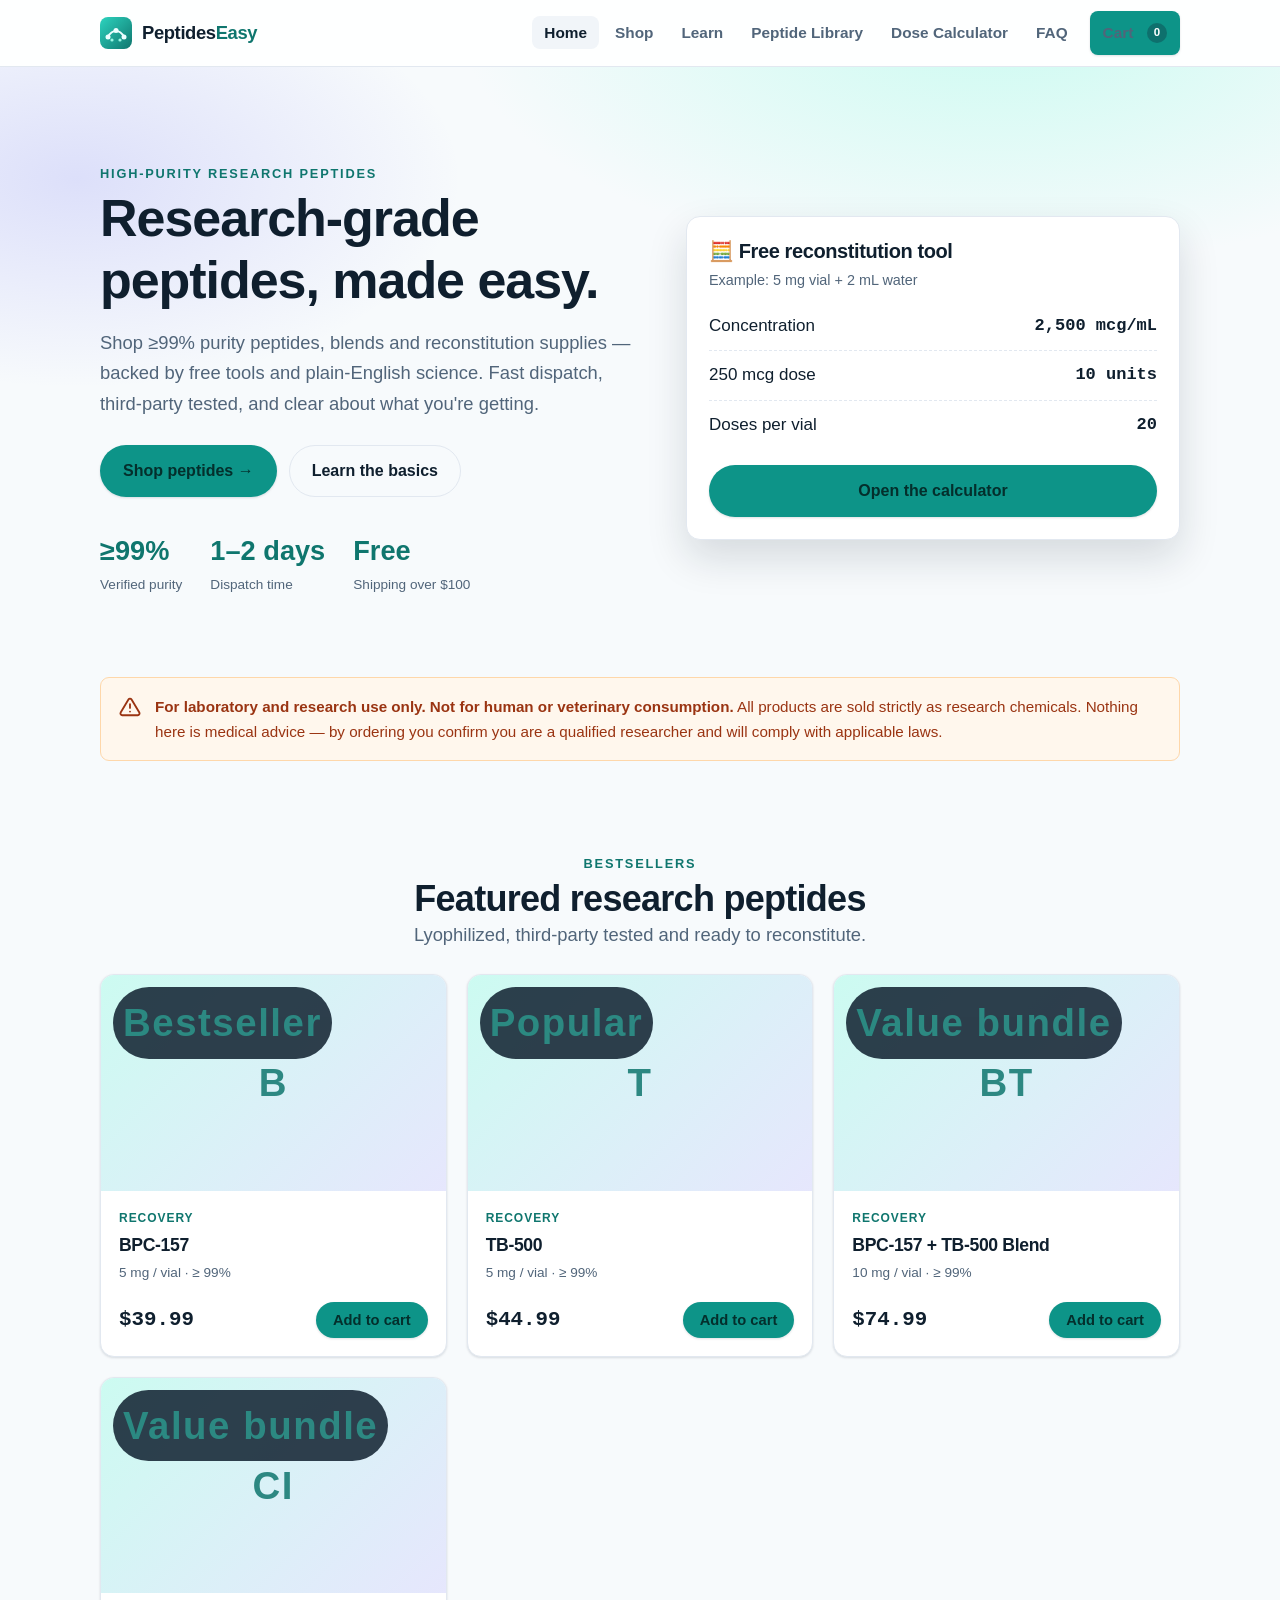
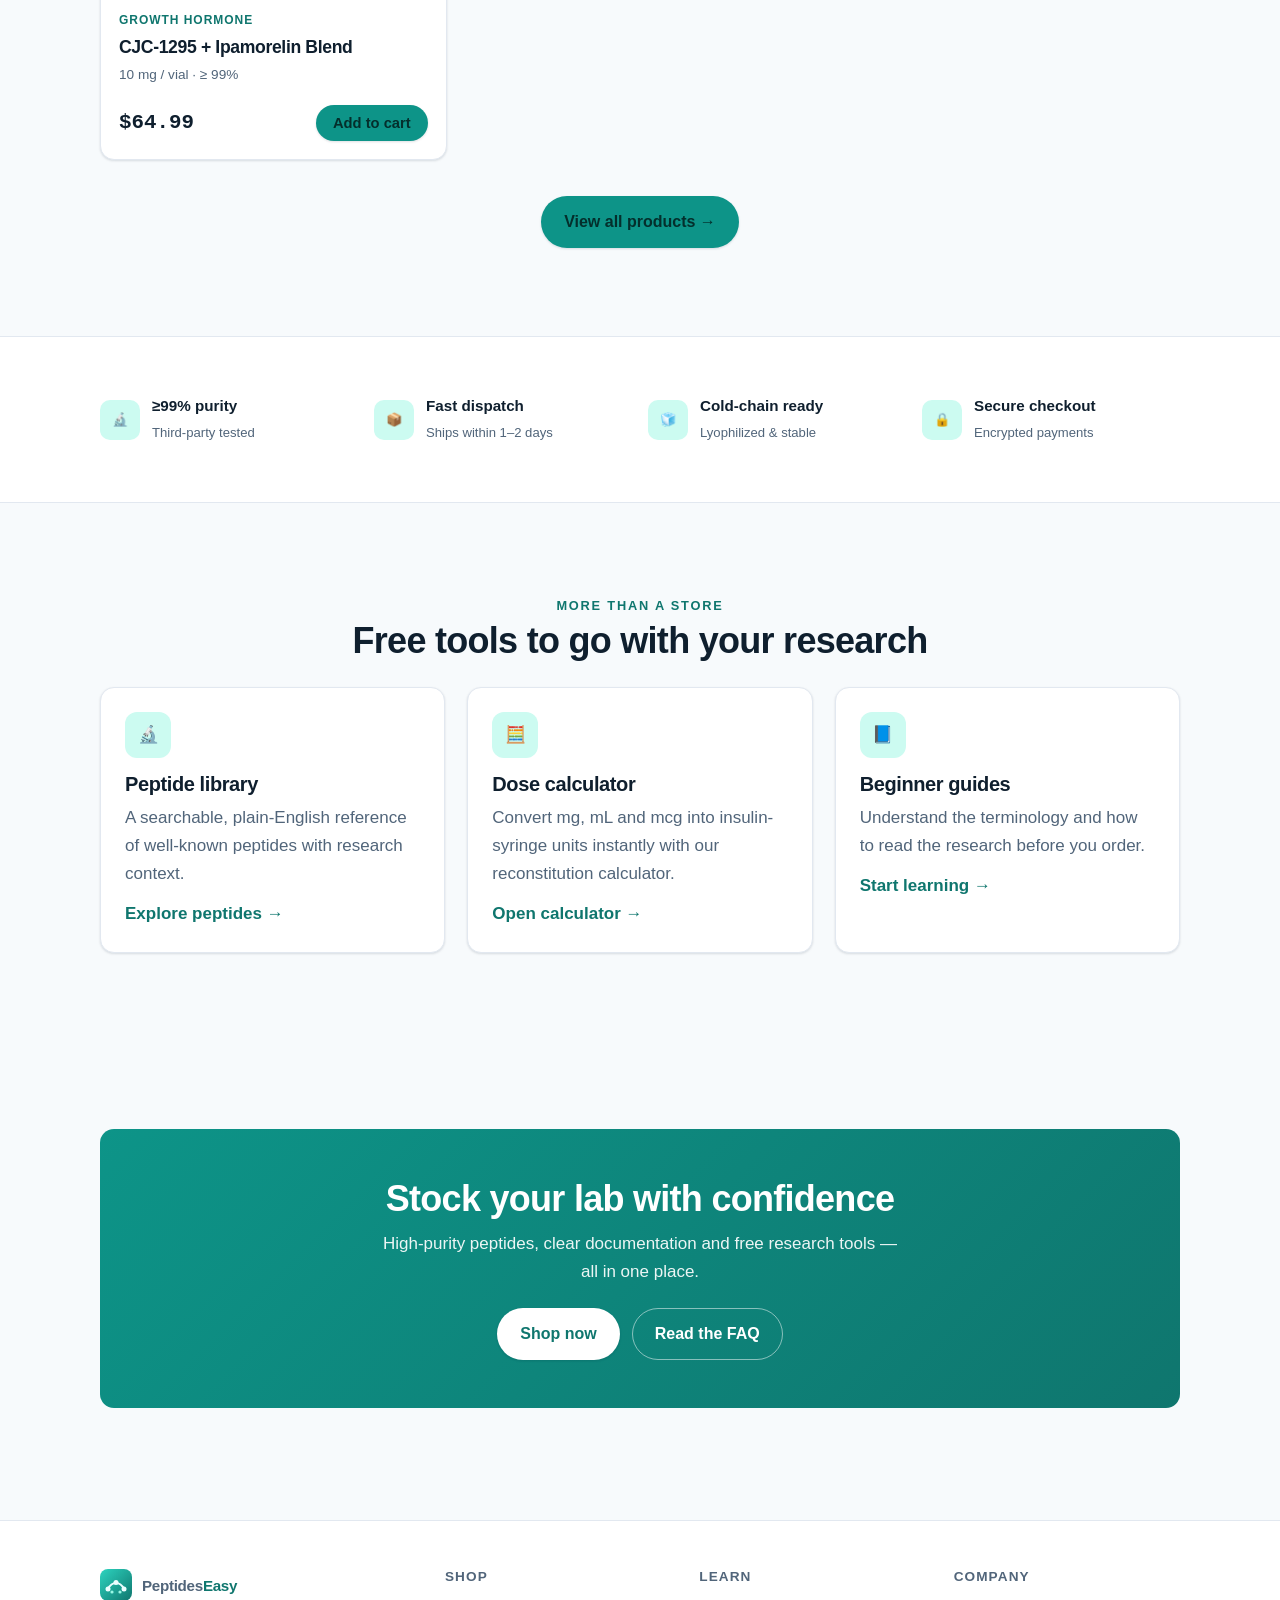
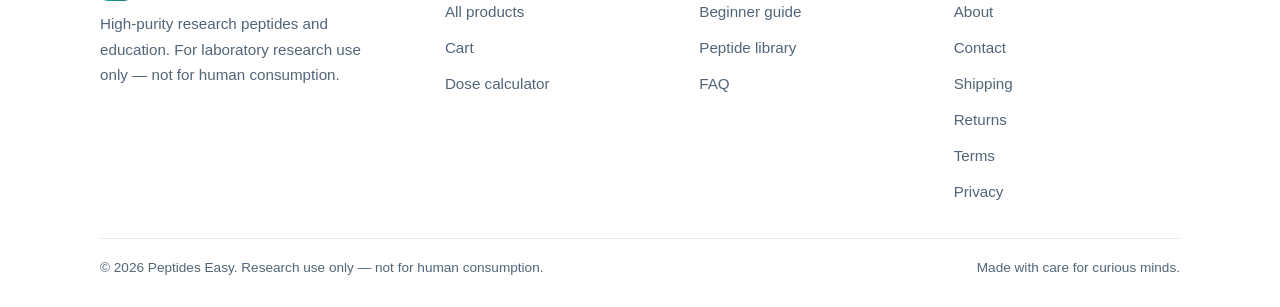
==== commit d7130094: "Add product pages, contact + policy pages, and storefront polish - product.html: dynamic per-SKU det" ====
--- a/index.html
+++ b/index.html
@@ -207,7 +207,7 @@
       </div>
       <div><h4>Shop</h4><ul><li><a href="shop.html">All products</a></li><li><a href="cart.html">Cart</a></li><li><a href="calculator.html">Dose calculator</a></li></ul></div>
       <div><h4>Learn</h4><ul><li><a href="learn.html">Beginner guide</a></li><li><a href="library.html">Peptide library</a></li><li><a href="faq.html">FAQ</a></li></ul></div>
-      <div><h4>Site</h4><ul><li><a href="about.html">About</a></li><li><a href="about.html#disclaimer">Disclaimer</a></li></ul></div>
+      <div><h4>Company</h4><ul><li><a href="about.html">About</a></li><li><a href="contact.html">Contact</a></li><li><a href="shipping.html">Shipping</a></li><li><a href="returns.html">Returns</a></li><li><a href="terms.html">Terms</a></li><li><a href="privacy.html">Privacy</a></li></ul></div>
     </div>
     <div class="footer-bottom">
       <span>© <span data-year>2026</span> Peptides Easy. Research use only — not for human consumption.</span>
--- a/assets/css/styles.css
+++ b/assets/css/styles.css
@@ -257,11 +257,13 @@
 .field { margin-bottom: 18px; }
 .field label { display: block; font-weight: 600; margin-bottom: 6px; font-size: .95rem; }
 .field .hint { font-weight: 400; color: var(--muted); font-size: .85rem; }
-.field input, .field select {
+.field input, .field select, .field textarea {
   width: 100%; font: inherit; padding: 12px 14px; border-radius: var(--radius-sm);
   border: 1px solid var(--border); background: var(--surface); color: var(--text);
 }
-.field input:focus, .field select:focus { border-color: var(--primary); outline: none; box-shadow: 0 0 0 3px var(--primary-soft); }
+.field textarea { resize: vertical; min-height: 120px; }
+.field input:focus, .field select:focus, .field textarea:focus { border-color: var(--primary); outline: none; box-shadow: 0 0 0 3px var(--primary-soft); }
+.contact-form { max-width: 520px; }
 .result {
   background: var(--surface); border: 1px solid var(--border); border-radius: var(--radius);
   padding: 24px; box-shadow: var(--shadow-md); position: sticky; top: 86px;
@@ -369,6 +371,31 @@
 .product__foot .btn { padding: 9px 16px; font-size: .92rem; }
 .price { font-size: 1.3rem; font-weight: 800; color: var(--text); font-family: var(--font-mono); }
 
+/* ---------- Product detail ---------- */
+.crumbs { font-size: .85rem; color: var(--muted); margin-bottom: 18px; }
+.crumbs a { color: var(--muted); }
+.crumbs a:hover { color: var(--primary-dark); }
+.crumbs span { margin: 0 4px; }
+.product-detail { display: grid; grid-template-columns: 1fr 1fr; gap: 36px; align-items: start; }
+@media (max-width: 800px) { .product-detail { grid-template-columns: 1fr; gap: 22px; } }
+.product-detail__media {
+  position: relative; aspect-ratio: 1 / 1; border-radius: var(--radius); display: grid; place-items: center;
+  background: linear-gradient(135deg, var(--primary-soft), color-mix(in srgb, var(--accent) 16%, var(--surface)));
+  border: 1px solid var(--border);
+}
+.product-detail__media span { font-size: 4rem; font-weight: 800; color: var(--primary-dark); opacity: .85; }
+.product-detail__info h1 { font-size: clamp(1.6rem, 4vw, 2.4rem); margin-top: 4px; }
+.product-detail__info .alias { color: var(--muted); margin-bottom: 12px; }
+.product-detail__price { display: flex; align-items: center; gap: 12px; margin: 8px 0 14px; }
+.product-detail__buy { margin: 16px 0 22px; max-width: 360px; }
+.spec { width: 100%; border-collapse: collapse; font-size: .92rem; margin-top: 6px; }
+.spec th, .spec td { text-align: left; padding: 9px 10px; border-bottom: 1px solid var(--border); vertical-align: top; }
+.spec th { width: 34%; color: var(--muted); font-weight: 600; }
+
+/* product card title links */
+.product__body h3 a { color: var(--text); }
+.product__body h3 a:hover { color: var(--primary-dark); text-decoration: none; }
+
 /* ---------- Cart page ---------- */
 .cart-layout { display: grid; grid-template-columns: 1fr; gap: 24px; }
 .cart-list { display: flex; flex-direction: column; gap: 12px; }
--- a/assets/css/styles.css
+++ b/assets/css/styles.css
@@ -257,11 +257,13 @@
 .field { margin-bottom: 18px; }
 .field label { display: block; font-weight: 600; margin-bottom: 6px; font-size: .95rem; }
 .field .hint { font-weight: 400; color: var(--muted); font-size: .85rem; }
-.field input, .field select {
+.field input, .field select, .field textarea {
   width: 100%; font: inherit; padding: 12px 14px; border-radius: var(--radius-sm);
   border: 1px solid var(--border); background: var(--surface); color: var(--text);
 }
-.field input:focus, .field select:focus { border-color: var(--primary); outline: none; box-shadow: 0 0 0 3px var(--primary-soft); }
+.field textarea { resize: vertical; min-height: 120px; }
+.field input:focus, .field select:focus, .field textarea:focus { border-color: var(--primary); outline: none; box-shadow: 0 0 0 3px var(--primary-soft); }
+.contact-form { max-width: 520px; }
 .result {
   background: var(--surface); border: 1px solid var(--border); border-radius: var(--radius);
   padding: 24px; box-shadow: var(--shadow-md); position: sticky; top: 86px;
@@ -369,6 +371,31 @@
 .product__foot .btn { padding: 9px 16px; font-size: .92rem; }
 .price { font-size: 1.3rem; font-weight: 800; color: var(--text); font-family: var(--font-mono); }
 
+/* ---------- Product detail ---------- */
+.crumbs { font-size: .85rem; color: var(--muted); margin-bottom: 18px; }
+.crumbs a { color: var(--muted); }
+.crumbs a:hover { color: var(--primary-dark); }
+.crumbs span { margin: 0 4px; }
+.product-detail { display: grid; grid-template-columns: 1fr 1fr; gap: 36px; align-items: start; }
+@media (max-width: 800px) { .product-detail { grid-template-columns: 1fr; gap: 22px; } }
+.product-detail__media {
+  position: relative; aspect-ratio: 1 / 1; border-radius: var(--radius); display: grid; place-items: center;
+  background: linear-gradient(135deg, var(--primary-soft), color-mix(in srgb, var(--accent) 16%, var(--surface)));
+  border: 1px solid var(--border);
+}
+.product-detail__media span { font-size: 4rem; font-weight: 800; color: var(--primary-dark); opacity: .85; }
+.product-detail__info h1 { font-size: clamp(1.6rem, 4vw, 2.4rem); margin-top: 4px; }
+.product-detail__info .alias { color: var(--muted); margin-bottom: 12px; }
+.product-detail__price { display: flex; align-items: center; gap: 12px; margin: 8px 0 14px; }
+.product-detail__buy { margin: 16px 0 22px; max-width: 360px; }
+.spec { width: 100%; border-collapse: collapse; font-size: .92rem; margin-top: 6px; }
+.spec th, .spec td { text-align: left; padding: 9px 10px; border-bottom: 1px solid var(--border); vertical-align: top; }
+.spec th { width: 34%; color: var(--muted); font-weight: 600; }
+
+/* product card title links */
+.product__body h3 a { color: var(--text); }
+.product__body h3 a:hover { color: var(--primary-dark); text-decoration: none; }
+
 /* ---------- Cart page ---------- */
 .cart-layout { display: grid; grid-template-columns: 1fr; gap: 24px; }
 .cart-list { display: flex; flex-direction: column; gap: 12px; }
